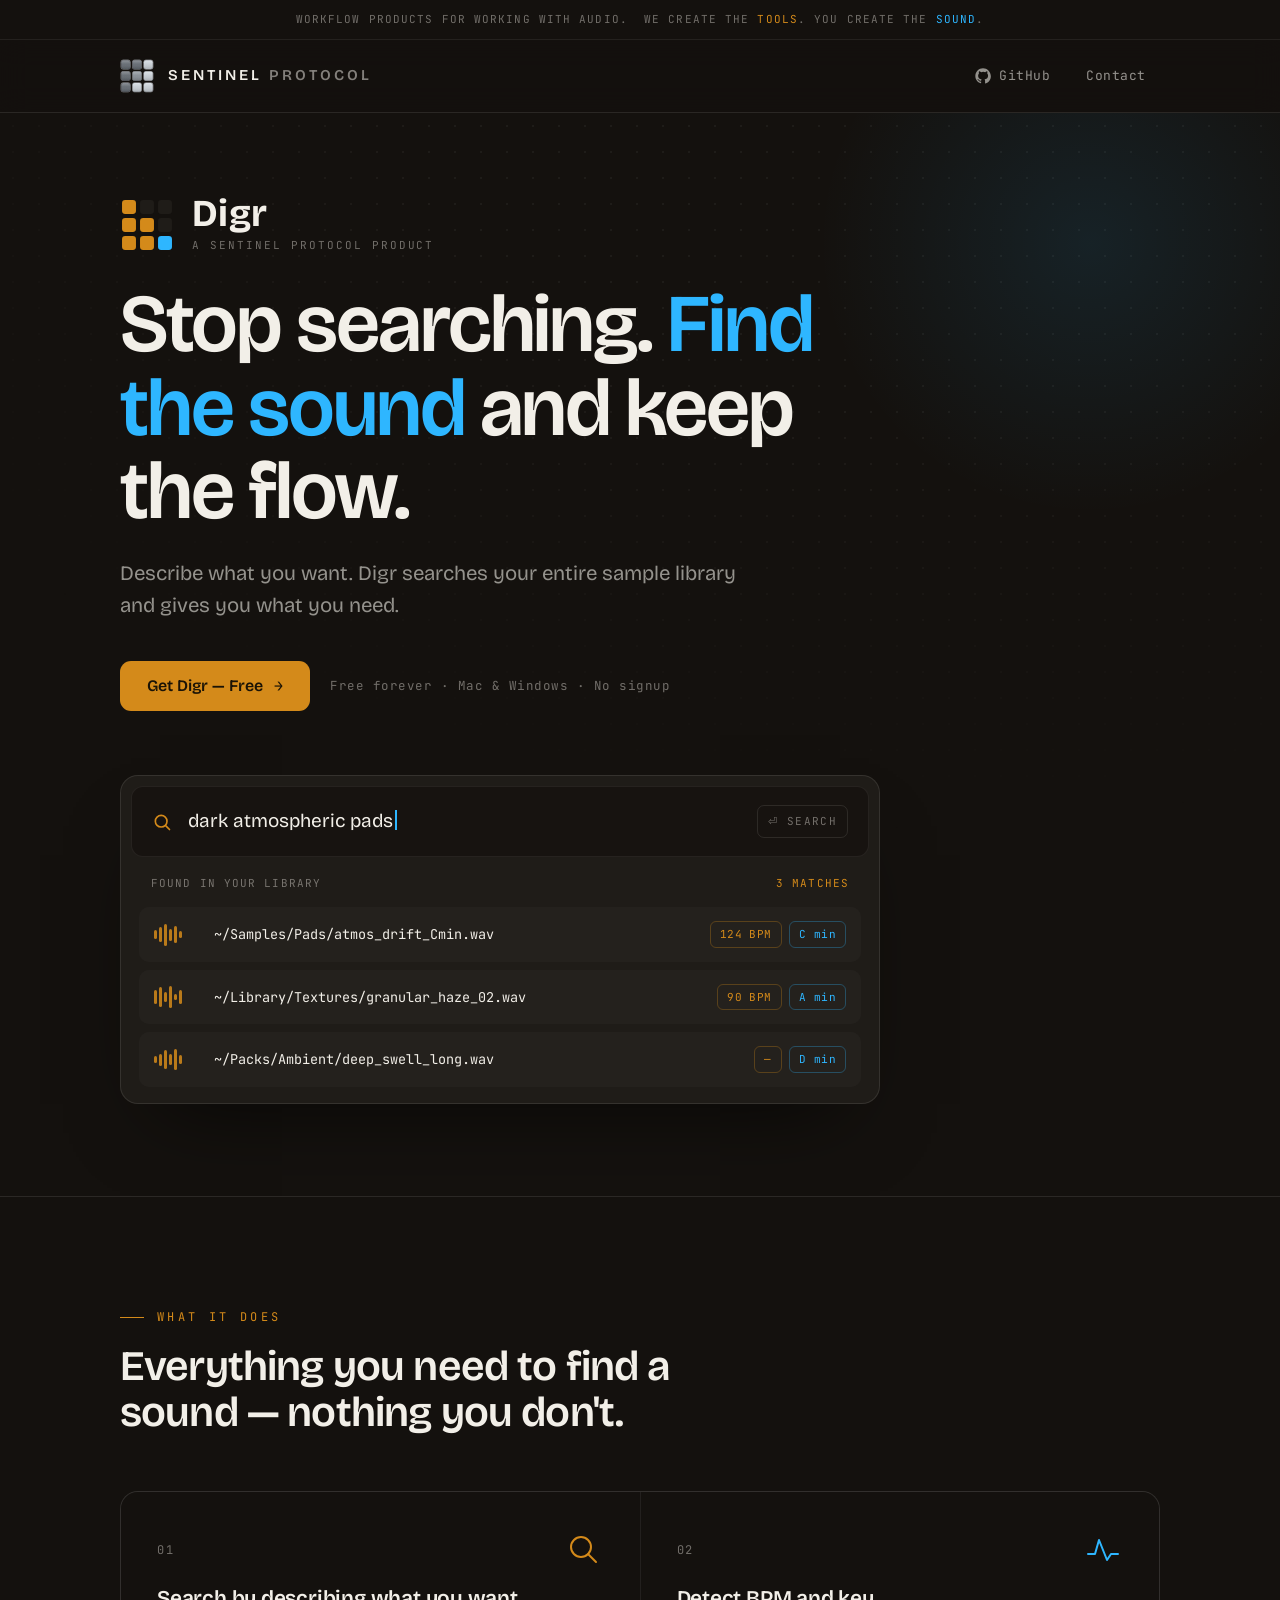
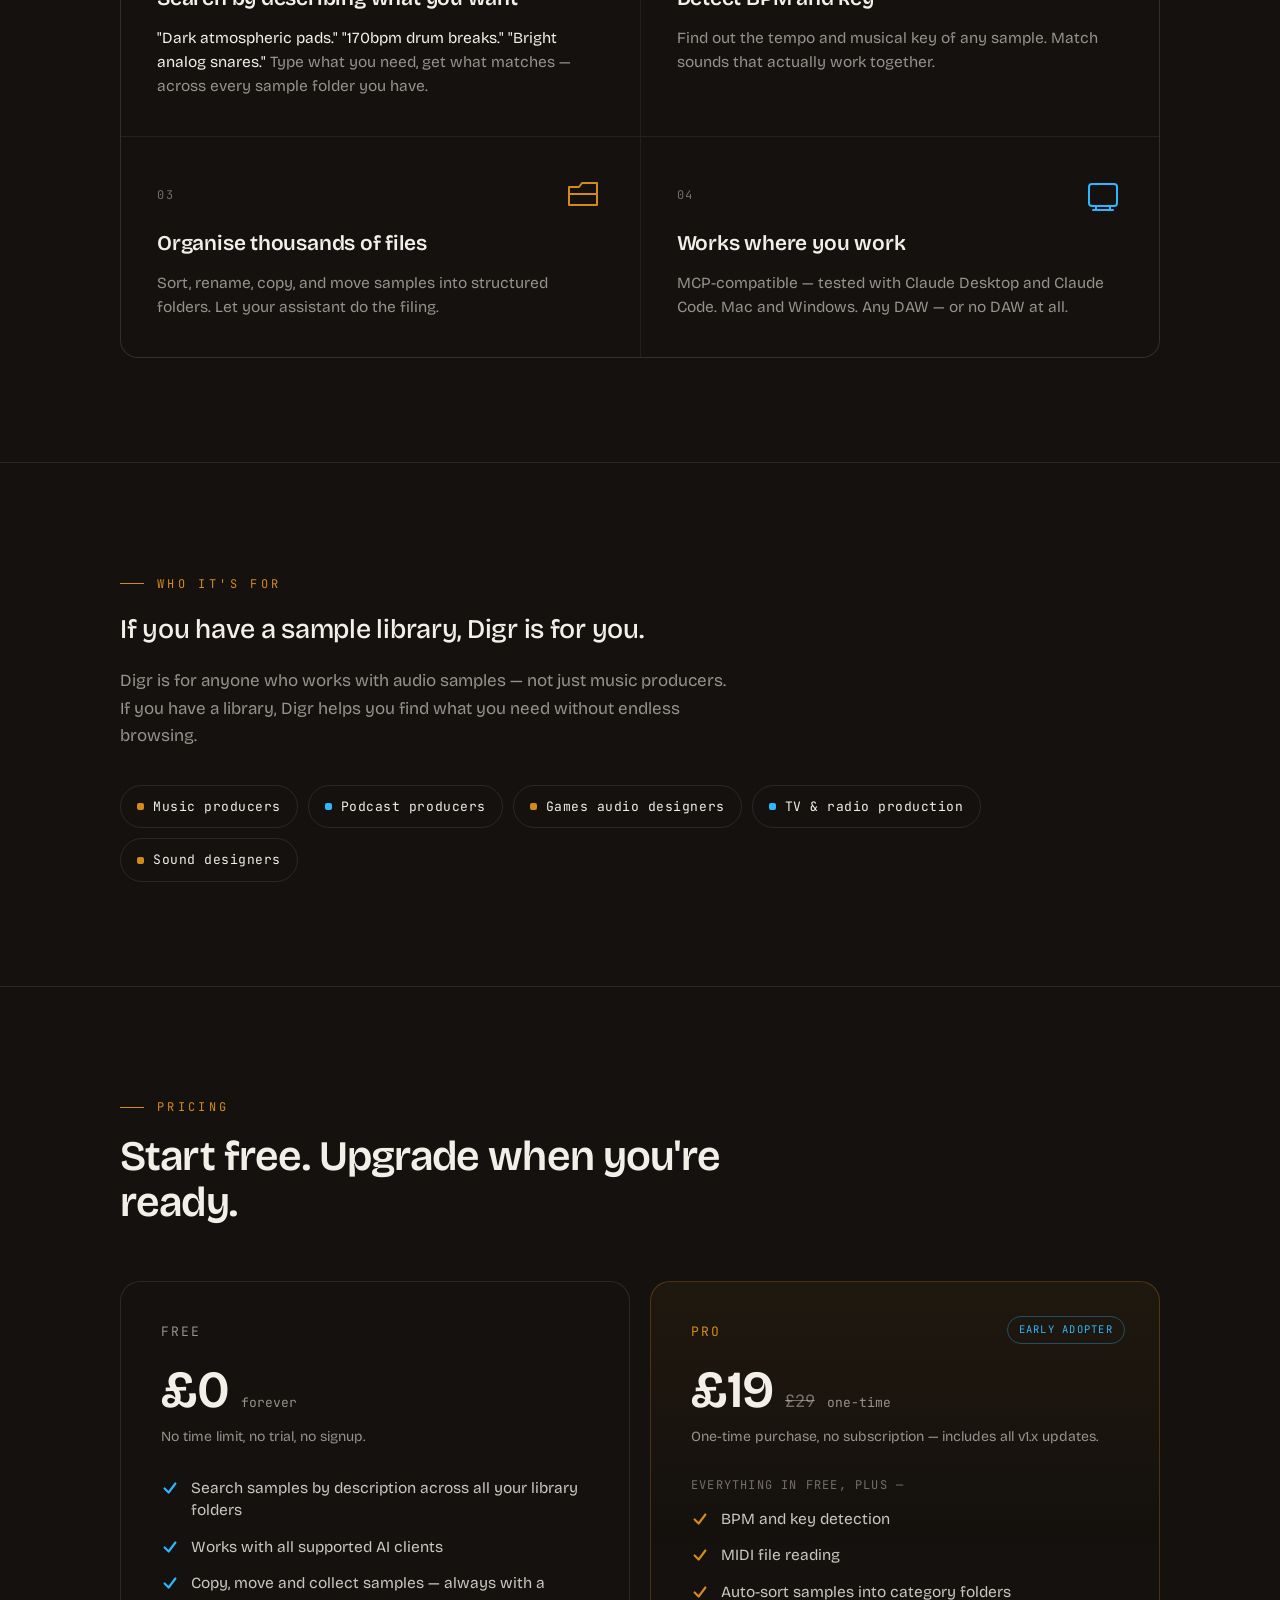
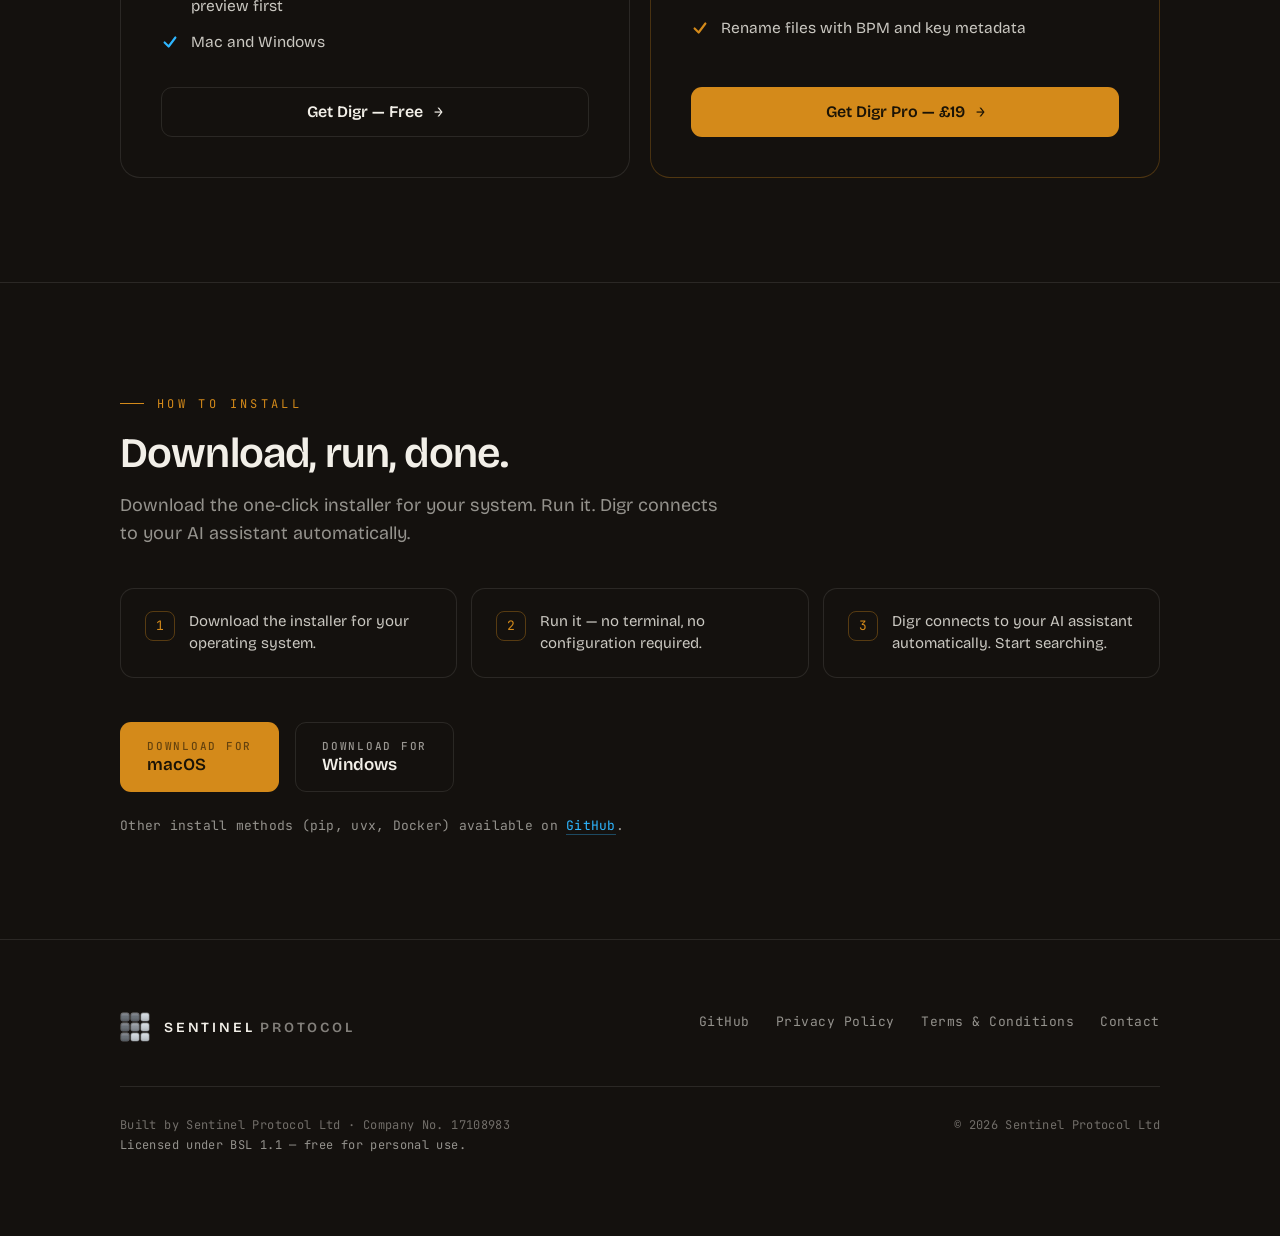
==== landing/index.html @ 0d4e922a "Landing page canonicalized into repo + privacy/T&C pages landing/ is now the single source of truth " ====
<!DOCTYPE html>
<html lang="en">
<head>
<meta charset="utf-8">
<title>Digr — Find the sound. Keep the flow. | Sentinel Protocol</title>
<meta name="viewport" content="width=device-width, initial-scale=1">
<meta name="description" content="Digr searches, organises and analyses your audio sample library. Describe what you want in plain English and get what you need — across every folder you have.">
<meta name="theme-color" content="#14110E">
<link rel="icon" type="image/svg+xml" href="data:image/svg+xml,%3Csvg xmlns='http://www.w3.org/2000/svg' viewBox='0 0 240 240'%3E%3Crect width='240' height='240' rx='40' fill='%2314110E'/%3E%3Crect x='25' y='25' width='56' height='56' rx='13' fill='%23D48A1A'/%3E%3Crect x='92' y='25' width='56' height='56' rx='13' fill='%231F1C18'/%3E%3Crect x='159' y='25' width='56' height='56' rx='13' fill='%231F1C18'/%3E%3Crect x='25' y='92' width='56' height='56' rx='13' fill='%23D48A1A'/%3E%3Crect x='92' y='92' width='56' height='56' rx='13' fill='%23D48A1A'/%3E%3Crect x='159' y='92' width='56' height='56' rx='13' fill='%231F1C18'/%3E%3Crect x='25' y='159' width='56' height='56' rx='13' fill='%23D48A1A'/%3E%3Crect x='92' y='159' width='56' height='56' rx='13' fill='%23D48A1A'/%3E%3Crect x='159' y='159' width='56' height='56' rx='13' fill='%232EB6FF'/%3E%3C/svg%3E">

<!-- Fonts: Bricolage Grotesque (display) + JetBrains Mono (technical) -->
<link rel="preconnect" href="https://fonts.googleapis.com">
<link rel="preconnect" href="https://fonts.gstatic.com" crossorigin>
<link href="https://fonts.googleapis.com/css2?family=Bricolage+Grotesque:opsz,wght@12..96,400;12..96,500;12..96,600;12..96,700&family=JetBrains+Mono:wght@400;500;600&display=swap" rel="stylesheet">

<style>
/* ============================================================
   SENTINEL PROTOCOL / Digr — landing page
   All styles embedded. Dark, brand-matched.
   ============================================================ */
:root{
  --amber:#D48A1A;
  --cyan:#2EB6FF;
  --ink:#14110E;
  --off:#1F1C18;
  --paper:#F2EFE8;

  --line:rgba(242,239,232,0.10);
  --line-soft:rgba(242,239,232,0.07);
  --muted:rgba(242,239,232,0.58);
  --muted-2:rgba(242,239,232,0.42);

  /* accent-lead tweak targets */
  --btn:var(--amber);
  --btn-ink:#1a1306;
  --hl:var(--cyan);

  --maxw:1120px;
  --gut:40px;
}
*{margin:0;padding:0;box-sizing:border-box;}
html{scroll-behavior:smooth;}
body{
  background:var(--ink);
  color:var(--paper);
  font-family:'Bricolage Grotesque',system-ui,sans-serif;
  -webkit-font-smoothing:antialiased;
  text-rendering:optimizeLegibility;
  line-height:1.5;
  overflow-x:hidden;
}
a{color:inherit;text-decoration:none;}
::selection{background:var(--cyan);color:var(--ink);}

.wrap{max-width:var(--maxw);margin:0 auto;padding:0 var(--gut);}
.mono{font-family:'JetBrains Mono',monospace;letter-spacing:0.02em;}
.eyebrow{
  font-family:'JetBrains Mono',monospace;font-size:12px;letter-spacing:0.28em;
  text-transform:uppercase;color:var(--amber);display:inline-flex;align-items:center;gap:13px;
}
.eyebrow::before{content:'';width:24px;height:1px;background:var(--amber);display:inline-block;}

/* ---------- buttons ---------- */
.btn{
  display:inline-flex;align-items:center;gap:11px;font-family:'Bricolage Grotesque',sans-serif;
  font-weight:600;font-size:16px;line-height:1;padding:16px 26px;border-radius:11px;
  border:1px solid transparent;cursor:pointer;transition:transform .15s ease,filter .15s ease,background .15s ease;
  white-space:nowrap;
}
.btn-primary{background:var(--btn);color:var(--btn-ink);}
.btn-primary:hover{filter:brightness(1.07);transform:translateY(-1px);}
.btn-ghost{background:transparent;color:var(--paper);border-color:var(--line);}
.btn-ghost:hover{border-color:rgba(242,239,232,0.3);background:rgba(242,239,232,0.03);transform:translateY(-1px);}
.btn-disabled{background:transparent;color:var(--muted-2);border:1px dashed rgba(242,239,232,0.18);cursor:not-allowed;}
.btn .ar{font-family:'JetBrains Mono',monospace;font-size:15px;}
.btn-os{display:inline-flex;flex-direction:column;align-items:flex-start;gap:4px;padding:18px 26px;}
.btn-os .os-k{font-family:'JetBrains Mono',monospace;font-size:11px;letter-spacing:0.16em;text-transform:uppercase;opacity:0.6;font-weight:500;}
.btn-os .os-v{font-size:17px;font-weight:600;}

/* ---------- pad mark ---------- */
.mark{display:block;}
.mark rect{shape-rendering:geometricPrecision;}

/* ============================================================
   HEADER
   ============================================================ */
.tagbar{border-bottom:1px solid var(--line-soft);background:rgba(20,17,14,0.6);}
.tagbar .wrap{display:flex;justify-content:center;padding-top:11px;padding-bottom:11px;}
.tagbar p{font-family:'JetBrains Mono',monospace;font-size:11px;letter-spacing:0.1em;text-transform:uppercase;color:var(--muted-2);text-align:center;white-space:nowrap;}
.tagbar .tb-tools{color:var(--amber);}
.tagbar .tb-sound{color:var(--cyan);}

header.site{position:sticky;top:0;z-index:40;background:rgba(20,17,14,0.82);backdrop-filter:blur(14px);-webkit-backdrop-filter:blur(14px);border-bottom:1px solid var(--line);}
header.site .wrap{display:flex;align-items:center;justify-content:space-between;height:72px;}
.brand-lock{display:flex;align-items:center;gap:14px;}
.brand-lock .mark{width:34px;height:34px;}
.brand-lock .wm{font-weight:600;text-transform:uppercase;letter-spacing:0.2em;font-size:15px;line-height:1;}
.brand-lock .wm .s2{opacity:0.5;}
nav.site-nav{display:flex;align-items:center;gap:8px;}
nav.site-nav a{font-family:'JetBrains Mono',monospace;font-size:13px;letter-spacing:0.04em;color:var(--muted);padding:9px 14px;border-radius:8px;transition:color .15s,background .15s;}
nav.site-nav a:hover{color:var(--paper);background:rgba(242,239,232,0.04);}
nav.site-nav a.gh{display:inline-flex;align-items:center;gap:8px;}
nav.site-nav a.gh svg{width:16px;height:16px;}

/* ============================================================
   HERO
   ============================================================ */
.hero{position:relative;overflow:hidden;border-bottom:1px solid var(--line);}
.hero .field{position:absolute;inset:0;background-image:radial-gradient(rgba(242,239,232,0.05) 1px,transparent 1px);background-size:26px 26px;pointer-events:none;-webkit-mask-image:radial-gradient(120% 90% at 70% 0%,#000 30%,transparent 75%);mask-image:radial-gradient(120% 90% at 70% 0%,#000 30%,transparent 75%);}
.hero .glow{position:absolute;top:-180px;right:-120px;width:620px;height:620px;border-radius:50%;background:radial-gradient(circle,rgba(46,182,255,0.10),transparent 62%);pointer-events:none;}
.hero .wrap{position:relative;padding:84px 40px 92px;}

.prod-lock{display:flex;align-items:center;gap:18px;margin-bottom:30px;}
.prod-lock .mark{width:54px;height:54px;}
.prod-lock .pl-text{display:flex;flex-direction:column;gap:6px;}
.prod-lock .digr{font-weight:700;font-size:38px;letter-spacing:0.01em;line-height:0.9;}
.prod-lock .by{font-family:'JetBrains Mono',monospace;font-size:11px;letter-spacing:0.18em;text-transform:uppercase;color:var(--muted-2);}

.hero h1{font-size:clamp(40px,6.4vw,82px);font-weight:600;line-height:1.02;letter-spacing:-0.025em;max-width:16ch;}
.hero h1 .hl{color:var(--hl);}
.hero .subline{font-size:clamp(17px,1.6vw,21px);color:var(--muted);max-width:50ch;margin-top:24px;line-height:1.55;}
.hero .cta-row{display:flex;align-items:center;gap:20px;margin-top:40px;flex-wrap:wrap;}
.hero .cta-note{font-family:'JetBrains Mono',monospace;font-size:12.5px;color:var(--muted-2);letter-spacing:0.04em;}

/* ---- search showpiece ---- */
.showpiece{margin-top:64px;max-width:760px;}
.search-card{background:var(--off);border:1px solid var(--line);border-radius:18px;padding:10px;box-shadow:0 40px 80px -40px rgba(0,0,0,0.7);}
.search-bar{display:flex;align-items:center;gap:16px;padding:18px 20px;background:rgba(20,17,14,0.7);border:1px solid var(--line-soft);border-radius:12px;}
.search-bar .ic{width:20px;height:20px;flex:none;color:var(--amber);}
.search-bar .q{font-size:19px;color:var(--paper);font-family:'Bricolage Grotesque',sans-serif;flex:1;min-width:0;overflow:hidden;white-space:nowrap;}
.search-bar .q .caret{display:inline-block;width:2px;height:1.05em;background:var(--cyan);margin-left:2px;vertical-align:-0.16em;animation:blink 1.05s steps(1) infinite;}
@keyframes blink{50%{opacity:0;}}
.search-bar .go{font-family:'JetBrains Mono',monospace;font-size:11px;letter-spacing:0.12em;text-transform:uppercase;color:var(--muted-2);border:1px solid var(--line);border-radius:7px;padding:7px 10px;flex:none;}

.results{display:grid;gap:8px;padding:12px 8px 6px;}
.res-head{display:flex;justify-content:space-between;align-items:center;padding:6px 12px 8px;font-family:'JetBrains Mono',monospace;font-size:11px;letter-spacing:0.1em;text-transform:uppercase;color:var(--muted-2);}
.res-head .count{color:var(--amber);}
.res{display:flex;align-items:center;gap:14px;padding:13px 14px;border-radius:10px;background:rgba(242,239,232,0.025);border:1px solid transparent;transition:background .15s,border-color .15s;}
.res:hover{background:rgba(242,239,232,0.05);border-color:var(--line-soft);}
.res .wave{display:flex;align-items:center;gap:2px;height:22px;width:46px;flex:none;}
.res .wave i{display:block;width:3px;border-radius:2px;background:var(--amber);opacity:0.85;}
.res .name{font-family:'JetBrains Mono',monospace;font-size:13.5px;color:var(--paper);flex:1;min-width:0;overflow:hidden;text-overflow:ellipsis;white-space:nowrap;}
.res .tags{display:flex;gap:7px;flex:none;}
.tag{font-family:'JetBrains Mono',monospace;font-size:11px;letter-spacing:0.04em;padding:4px 9px;border-radius:6px;border:1px solid var(--line);color:var(--muted);white-space:nowrap;}
.tag.bpm{color:var(--amber);border-color:rgba(212,138,26,0.3);}
.tag.key{color:var(--cyan);border-color:rgba(46,182,255,0.3);}

/* ============================================================
   SECTION SCAFFOLD
   ============================================================ */
section.block{padding:104px 0;border-bottom:1px solid var(--line);position:relative;}
.sec-head{max-width:62ch;}
.sec-head h2{font-size:clamp(28px,3.4vw,42px);font-weight:600;letter-spacing:-0.02em;margin-top:18px;line-height:1.08;}
.sec-head .lede{font-size:18px;color:var(--muted);margin-top:16px;line-height:1.55;max-width:54ch;}

/* ---- features ---- */
.feat-grid{display:grid;grid-template-columns:repeat(2,1fr);gap:1px;margin-top:56px;background:var(--line-soft);border:1px solid var(--line-soft);border-radius:18px;overflow:hidden;}
.feat{background:var(--ink);padding:38px 36px;display:flex;flex-direction:column;gap:16px;transition:background .2s;}
.feat:hover{background:var(--off);}
.feat .fnum{display:flex;align-items:center;justify-content:space-between;}
.feat .fnum .n{font-family:'JetBrains Mono',monospace;font-size:12px;letter-spacing:0.14em;color:var(--muted-2);}
.feat .glyph{width:40px;height:40px;}
.feat h3{font-size:21px;font-weight:600;letter-spacing:-0.01em;line-height:1.15;}
.feat p{font-size:15.5px;color:var(--muted);line-height:1.55;}
.feat p .ex{color:var(--paper);font-style:normal;}

/* ---- audience ---- */
.aud .lede{font-size:clamp(20px,2.2vw,27px);color:var(--paper);max-width:34ch;line-height:1.35;font-weight:500;letter-spacing:-0.01em;}
.aud .aud-body{font-size:17px;color:var(--muted);max-width:56ch;margin-top:20px;line-height:1.6;}
.chips{display:flex;flex-wrap:wrap;gap:10px;margin-top:36px;}
.chip{font-family:'JetBrains Mono',monospace;font-size:13px;letter-spacing:0.04em;padding:11px 16px;border:1px solid var(--line);border-radius:999px;color:var(--paper);display:inline-flex;align-items:center;gap:9px;}
.chip::before{content:'';width:7px;height:7px;border-radius:2px;background:var(--amber);}
.chip:nth-child(2)::before{background:var(--cyan);}
.chip:nth-child(3)::before{background:var(--amber);}
.chip:nth-child(4)::before{background:var(--cyan);}
.chip:nth-child(5)::before{background:var(--amber);}

/* ---- pricing ---- */
.price-grid{display:grid;grid-template-columns:1fr 1fr;gap:20px;margin-top:56px;}
.tier{border:1px solid var(--line);border-radius:20px;padding:40px;display:flex;flex-direction:column;background:var(--ink);}
.tier.pro{background:linear-gradient(180deg,rgba(212,138,26,0.06),transparent 55%);border-color:rgba(212,138,26,0.28);position:relative;}
.tier .t-name{font-family:'JetBrains Mono',monospace;font-size:13px;letter-spacing:0.16em;text-transform:uppercase;color:var(--muted);}
.tier.pro .t-name{color:var(--amber);}
.tier .t-badge{position:absolute;top:34px;right:34px;font-family:'JetBrains Mono',monospace;font-size:10.5px;letter-spacing:0.12em;text-transform:uppercase;color:var(--cyan);border:1px solid rgba(46,182,255,0.35);border-radius:999px;padding:5px 11px;}
.tier .price{display:flex;align-items:baseline;gap:12px;margin-top:22px;}
.tier .price .amt{font-size:52px;font-weight:600;letter-spacing:-0.02em;line-height:1;}
.tier .price .was{font-family:'JetBrains Mono',monospace;font-size:17px;color:var(--muted-2);text-decoration:line-through;}
.tier .price .per{font-family:'JetBrains Mono',monospace;font-size:13px;color:var(--muted);}
.tier .t-sub{font-size:14px;color:var(--muted);margin-top:10px;min-height:20px;}
.tier ul{list-style:none;margin:30px 0 0;display:flex;flex-direction:column;gap:14px;flex:1;}
.tier li{display:flex;gap:12px;align-items:flex-start;font-size:15.5px;color:rgba(242,239,232,0.82);line-height:1.45;}
.tier li .tick{flex:none;width:18px;height:18px;margin-top:2px;color:var(--cyan);}
.tier.pro li .tick{color:var(--amber);}
.tier li.head{font-family:'JetBrains Mono',monospace;font-size:12px;letter-spacing:0.1em;text-transform:uppercase;color:var(--muted-2);gap:0;}
.tier .t-act{margin-top:34px;}
.tier .t-act .btn{width:100%;justify-content:center;}

/* ---- install ---- */
.install .lede{max-width:50ch;}
.install-row{display:flex;align-items:center;gap:16px;margin-top:44px;flex-wrap:wrap;}
.install .other{font-family:'JetBrains Mono',monospace;font-size:13px;color:var(--muted);margin-top:24px;letter-spacing:0.02em;}
.install .other a{color:var(--cyan);border-bottom:1px solid rgba(46,182,255,0.35);}
.steps{display:flex;gap:14px;margin-top:40px;flex-wrap:wrap;}
.step{flex:1;min-width:200px;display:flex;gap:14px;align-items:flex-start;padding:22px 24px;border:1px solid var(--line);border-radius:14px;background:var(--ink);}
.step .sn{font-family:'JetBrains Mono',monospace;font-size:13px;color:var(--amber);flex:none;border:1px solid rgba(212,138,26,0.35);border-radius:8px;width:30px;height:30px;display:flex;align-items:center;justify-content:center;}
.step p{font-size:15px;color:rgba(242,239,232,0.82);line-height:1.45;}

/* ============================================================
   FOOTER
   ============================================================ */
footer.site{padding:72px 0 80px;}
footer.site .f-top{display:flex;justify-content:space-between;gap:40px;flex-wrap:wrap;align-items:flex-start;}
footer.site .f-brand{display:flex;align-items:center;gap:14px;}
footer.site .f-brand .mark{width:30px;height:30px;}
footer.site .f-brand .wm{font-weight:600;text-transform:uppercase;letter-spacing:0.2em;font-size:14px;}
footer.site .f-brand .wm .s2{opacity:0.5;}
footer.site .f-links{display:flex;gap:26px;}
footer.site .f-links a{font-family:'JetBrains Mono',monospace;font-size:13px;color:var(--muted);letter-spacing:0.04em;transition:color .15s;}
footer.site .f-links a:hover{color:var(--paper);}
footer.site .f-meta{margin-top:44px;padding-top:28px;border-top:1px solid var(--line);display:flex;justify-content:space-between;gap:24px;flex-wrap:wrap;}
footer.site .f-meta p{font-family:'JetBrains Mono',monospace;font-size:12px;color:var(--muted-2);letter-spacing:0.03em;line-height:1.7;}
footer.site .f-meta .lic{color:var(--muted);}

/* ============================================================
   RESPONSIVE
   ============================================================ */
@media (max-width:820px){
  :root{--gut:22px;}
  .tagbar p{font-size:9.5px;letter-spacing:0.04em;white-space:normal;line-height:1.5;}
  header.site .wrap{height:64px;}
  nav.site-nav a:not(.gh){display:none;}
  .hero .wrap{padding:54px 22px 64px;}
  .feat-grid{grid-template-columns:1fr;}
  .price-grid{grid-template-columns:1fr;}
  .hero h1{font-size:clamp(34px,9vw,52px);}
  section.block{padding:72px 0;}
  .res .name{font-size:12px;}
  .res .wave{display:none;}
}
@media (max-width:520px){
  .search-bar .q{font-size:16px;}
  .search-bar .go{display:none;}
  .prod-lock .digr{font-size:28px;}
  .tier .t-badge{position:static;display:inline-block;margin-top:14px;}
}

/* reduced motion */
@media (prefers-reduced-motion:reduce){
  *{animation:none !important;scroll-behavior:auto !important;}
}
</style>
</head>
<body>

<!-- ============ TAGLINE BAR ============ -->
<div class="tagbar">
  <div class="wrap">
    <p>Workflow products for working with audio.&nbsp;&nbsp;We create the <span class="tb-tools">tools</span>.&nbsp;You create the <span class="tb-sound">sound</span>.</p>
  </div>
</div>

<!-- ============ HEADER ============ -->
<header class="site">
  <div class="wrap">
    <a class="brand-lock" href="#top" aria-label="Sentinel Protocol home">
      <svg class="mark" viewBox="0 0 240 240" aria-hidden="true">
        <defs><filter id="dl0sh" x="-30%" y="-30%" width="160%" height="160%"><feDropShadow dx="0" dy="3" stdDeviation="3" flood-color="#000" flood-opacity="0.5"/></filter><linearGradient id="dl0gl" x1="0" y1="0" x2="0" y2="1"><stop offset="0" stop-color="#fff" stop-opacity="0.16"/><stop offset="0.42" stop-color="#fff" stop-opacity="0"/><stop offset="1" stop-color="#000" stop-opacity="0.10"/></linearGradient><filter id="dl0seep" x="-60%" y="-60%" width="220%" height="220%"><feGaussianBlur stdDeviation="2.5"/></filter><linearGradient id="dl0p0" x1="0" y1="0" x2="0" y2="1"><stop offset="0" stop-color="#777d84"/><stop offset="0.55" stop-color="#676d74"/><stop offset="1" stop-color="#5b6168"/></linearGradient><linearGradient id="dl0p1" x1="0" y1="0" x2="0" y2="1"><stop offset="0" stop-color="#777d84"/><stop offset="0.55" stop-color="#676d74"/><stop offset="1" stop-color="#5b6168"/></linearGradient><linearGradient id="dl0p2" x1="0" y1="0" x2="0" y2="1"><stop offset="0" stop-color="#d6dce2"/><stop offset="0.55" stop-color="#c6ccd2"/><stop offset="1" stop-color="#bac0c6"/></linearGradient><linearGradient id="dl0p3" x1="0" y1="0" x2="0" y2="1"><stop offset="0" stop-color="#777d84"/><stop offset="0.55" stop-color="#676d74"/><stop offset="1" stop-color="#5b6168"/></linearGradient><linearGradient id="dl0p4" x1="0" y1="0" x2="0" y2="1"><stop offset="0" stop-color="#9aa0a7"/><stop offset="0.55" stop-color="#8a9097"/><stop offset="1" stop-color="#7e848b"/></linearGradient><linearGradient id="dl0p5" x1="0" y1="0" x2="0" y2="1"><stop offset="0" stop-color="#d6dce2"/><stop offset="0.55" stop-color="#c6ccd2"/><stop offset="1" stop-color="#bac0c6"/></linearGradient><linearGradient id="dl0p6" x1="0" y1="0" x2="0" y2="1"><stop offset="0" stop-color="#777d84"/><stop offset="0.55" stop-color="#676d74"/><stop offset="1" stop-color="#5b6168"/></linearGradient><linearGradient id="dl0p7" x1="0" y1="0" x2="0" y2="1"><stop offset="0" stop-color="#d6dce2"/><stop offset="0.55" stop-color="#c6ccd2"/><stop offset="1" stop-color="#bac0c6"/></linearGradient><linearGradient id="dl0p8" x1="0" y1="0" x2="0" y2="1"><stop offset="0" stop-color="#d6dce2"/><stop offset="0.55" stop-color="#c6ccd2"/><stop offset="1" stop-color="#bac0c6"/></linearGradient></defs><rect x="7" y="7" width="66" height="66" rx="16" fill="none" stroke="#e8edf2" stroke-opacity="0.85" stroke-width="3.5" filter="url(#dl0seep)"/><g filter="url(#dl0sh)"><rect x="9" y="9" width="62" height="62" rx="14" fill="url(#dl0p0)"/><rect x="9" y="9" width="62" height="62" rx="14" fill="url(#dl0gl)"/><rect x="10.2" y="10.2" width="59.6" height="59.6" rx="13" fill="none" stroke="#7d838a" stroke-opacity="0.5"/></g><rect x="87" y="7" width="66" height="66" rx="16" fill="none" stroke="#e8edf2" stroke-opacity="0.85" stroke-width="3.5" filter="url(#dl0seep)"/><g filter="url(#dl0sh)"><rect x="89" y="9" width="62" height="62" rx="14" fill="url(#dl0p1)"/><rect x="89" y="9" width="62" height="62" rx="14" fill="url(#dl0gl)"/><rect x="90.2" y="10.2" width="59.6" height="59.6" rx="13" fill="none" stroke="#7d838a" stroke-opacity="0.5"/></g><rect x="167" y="7" width="66" height="66" rx="16" fill="none" stroke="#e8edf2" stroke-opacity="0.85" stroke-width="3.5" filter="url(#dl0seep)"/><g filter="url(#dl0sh)"><rect x="169" y="9" width="62" height="62" rx="14" fill="url(#dl0p2)"/><rect x="169" y="9" width="62" height="62" rx="14" fill="url(#dl0gl)"/><rect x="170.2" y="10.2" width="59.6" height="59.6" rx="13" fill="none" stroke="#dce2e8" stroke-opacity="0.5"/></g><rect x="7" y="87" width="66" height="66" rx="16" fill="none" stroke="#e8edf2" stroke-opacity="0.85" stroke-width="3.5" filter="url(#dl0seep)"/><g filter="url(#dl0sh)"><rect x="9" y="89" width="62" height="62" rx="14" fill="url(#dl0p3)"/><rect x="9" y="89" width="62" height="62" rx="14" fill="url(#dl0gl)"/><rect x="10.2" y="90.2" width="59.6" height="59.6" rx="13" fill="none" stroke="#7d838a" stroke-opacity="0.5"/></g><rect x="87" y="87" width="66" height="66" rx="16" fill="none" stroke="#e8edf2" stroke-opacity="0.85" stroke-width="3.5" filter="url(#dl0seep)"/><g filter="url(#dl0sh)"><rect x="89" y="89" width="62" height="62" rx="14" fill="url(#dl0p4)"/><rect x="89" y="89" width="62" height="62" rx="14" fill="url(#dl0gl)"/><rect x="90.2" y="90.2" width="59.6" height="59.6" rx="13" fill="none" stroke="#a0a6ad" stroke-opacity="0.5"/></g><rect x="167" y="87" width="66" height="66" rx="16" fill="none" stroke="#e8edf2" stroke-opacity="0.85" stroke-width="3.5" filter="url(#dl0seep)"/><g filter="url(#dl0sh)"><rect x="169" y="89" width="62" height="62" rx="14" fill="url(#dl0p5)"/><rect x="169" y="89" width="62" height="62" rx="14" fill="url(#dl0gl)"/><rect x="170.2" y="90.2" width="59.6" height="59.6" rx="13" fill="none" stroke="#dce2e8" stroke-opacity="0.5"/></g><rect x="7" y="167" width="66" height="66" rx="16" fill="none" stroke="#e8edf2" stroke-opacity="0.85" stroke-width="3.5" filter="url(#dl0seep)"/><g filter="url(#dl0sh)"><rect x="9" y="169" width="62" height="62" rx="14" fill="url(#dl0p6)"/><rect x="9" y="169" width="62" height="62" rx="14" fill="url(#dl0gl)"/><rect x="10.2" y="170.2" width="59.6" height="59.6" rx="13" fill="none" stroke="#7d838a" stroke-opacity="0.5"/></g><rect x="87" y="167" width="66" height="66" rx="16" fill="none" stroke="#e8edf2" stroke-opacity="0.85" stroke-width="3.5" filter="url(#dl0seep)"/><g filter="url(#dl0sh)"><rect x="89" y="169" width="62" height="62" rx="14" fill="url(#dl0p7)"/><rect x="89" y="169" width="62" height="62" rx="14" fill="url(#dl0gl)"/><rect x="90.2" y="170.2" width="59.6" height="59.6" rx="13" fill="none" stroke="#dce2e8" stroke-opacity="0.5"/></g><rect x="167" y="167" width="66" height="66" rx="16" fill="none" stroke="#e8edf2" stroke-opacity="0.85" stroke-width="3.5" filter="url(#dl0seep)"/><g filter="url(#dl0sh)"><rect x="169" y="169" width="62" height="62" rx="14" fill="url(#dl0p8)"/><rect x="169" y="169" width="62" height="62" rx="14" fill="url(#dl0gl)"/><rect x="170.2" y="170.2" width="59.6" height="59.6" rx="13" fill="none" stroke="#dce2e8" stroke-opacity="0.5"/></g>
      </svg>
      <span class="wm"><span class="s1">Sentinel</span> <span class="s2">Protocol</span></span>
    </a>
    <nav class="site-nav">
      <a class="gh" href="https://github.com/sentinel-protocol-lab/digr" target="_blank" rel="noopener">
        <svg viewBox="0 0 24 24" fill="currentColor" aria-hidden="true"><path d="M12 .5C5.7.5.5 5.7.5 12c0 5.1 3.3 9.4 7.9 10.9.6.1.8-.2.8-.6v-2c-3.2.7-3.9-1.4-3.9-1.4-.5-1.3-1.3-1.7-1.3-1.7-1.1-.7.1-.7.1-.7 1.2.1 1.8 1.2 1.8 1.2 1 1.8 2.7 1.3 3.4 1 .1-.8.4-1.3.7-1.6-2.6-.3-5.3-1.3-5.3-5.8 0-1.3.5-2.3 1.2-3.2 0-.3-.5-1.5.1-3.1 0 0 1-.3 3.3 1.2a11.5 11.5 0 0 1 6 0C17.3 4.7 18.3 5 18.3 5c.6 1.6.1 2.8.1 3.1.8.9 1.2 1.9 1.2 3.2 0 4.5-2.7 5.5-5.3 5.8.4.4.8 1.1.8 2.2v3.3c0 .4.2.7.8.6 4.6-1.5 7.9-5.8 7.9-10.9C23.5 5.7 18.3.5 12 .5z"></path></svg>
        GitHub
      </a>
      <a href="mailto:hello@sentinelprotocol.co.uk">Contact</a>
    </nav>
  </div>
</header>

<!-- ============ HERO ============ -->
<main id="top">
<section class="hero">
  <div class="field"></div>
  <div class="glow"></div>
  <div class="wrap">

    <div class="prod-lock">
      <svg class="mark digr-mark" viewBox="0 0 240 240" aria-label="Digr">
        <rect class="cell" data-cell="0" x="9"   y="9"   width="62" height="62" rx="14" fill="#D48A1A"></rect>
        <rect class="cell" data-cell="1" x="89"  y="9"   width="62" height="62" rx="14" fill="#1F1C18"></rect>
        <rect class="cell" data-cell="2" x="169" y="9"   width="62" height="62" rx="14" fill="#1F1C18"></rect>
        <rect class="cell" data-cell="3" x="9"   y="89"  width="62" height="62" rx="14" fill="#D48A1A"></rect>
        <rect class="cell" data-cell="4" x="89"  y="89"  width="62" height="62" rx="14" fill="#D48A1A"></rect>
        <rect class="cell" data-cell="5" x="169" y="89"  width="62" height="62" rx="14" fill="#1F1C18"></rect>
        <rect class="cell" data-cell="6" x="9"   y="169" width="62" height="62" rx="14" fill="#D48A1A"></rect>
        <rect class="cell" data-cell="7" x="89"  y="169" width="62" height="62" rx="14" fill="#D48A1A"></rect>
        <rect class="cell" data-cell="8" x="169" y="169" width="62" height="62" rx="14" fill="#2EB6FF"></rect>
      </svg>
      <div class="pl-text">
        <div class="digr">Digr</div>
        <div class="by">A Sentinel Protocol product</div>
      </div>
    </div>

    <h1>Stop searching. <span class="hl">Find the sound</span> and keep the flow.</h1>
    <p class="subline">Describe what you want. Digr searches your entire sample library and gives you what you need.</p>

    <div class="cta-row">
      <a class="btn btn-primary" href="https://github.com/sentinel-protocol-lab/digr/releases" target="_blank" rel="noopener">Get Digr — Free <span class="ar">→</span></a>
      <span class="cta-note">Free forever · Mac &amp; Windows · No signup</span>
    </div>

    <!-- search showpiece -->
    <div class="showpiece">
      <div class="search-card">
        <div class="search-bar">
          <svg class="ic" viewBox="0 0 24 24" fill="none" stroke="currentColor" stroke-width="2" stroke-linecap="round" stroke-linejoin="round" aria-hidden="true"><circle cx="11" cy="11" r="7"></circle><line x1="21" y1="21" x2="16.65" y2="16.65"></line></svg>
          <div class="q"><span id="typed">dark atmospheric pads</span><span class="caret"></span></div>
          <span class="go">⏎ Search</span>
        </div>
        <div class="results">
          <div class="res-head"><span>Found in your library</span><span class="count">3 matches</span></div>
          <div class="res">
            <div class="wave"><i style="height:40%"></i><i style="height:70%"></i><i style="height:100%"></i><i style="height:55%"></i><i style="height:80%"></i><i style="height:35%"></i></div>
            <div class="name">~/Samples/Pads/atmos_drift_Cmin.wav</div>
            <div class="tags"><span class="tag bpm">124 BPM</span><span class="tag key">C min</span></div>
          </div>
          <div class="res">
            <div class="wave"><i style="height:60%"></i><i style="height:90%"></i><i style="height:45%"></i><i style="height:100%"></i><i style="height:30%"></i><i style="height:65%"></i></div>
            <div class="name">~/Library/Textures/granular_haze_02.wav</div>
            <div class="tags"><span class="tag bpm">90 BPM</span><span class="tag key">A min</span></div>
          </div>
          <div class="res">
            <div class="wave"><i style="height:35%"></i><i style="height:55%"></i><i style="height:85%"></i><i style="height:50%"></i><i style="height:95%"></i><i style="height:40%"></i></div>
            <div class="name">~/Packs/Ambient/deep_swell_long.wav</div>
            <div class="tags"><span class="tag bpm">—</span><span class="tag key">D min</span></div>
          </div>
        </div>
      </div>
    </div>

  </div>
</section>

<!-- ============ WHAT IT DOES ============ -->
<section class="block" id="features">
  <div class="wrap">
    <div class="sec-head">
      <span class="eyebrow">What it does</span>
      <h2>Everything you need to find a sound — nothing you don't.</h2>
    </div>
    <div class="feat-grid">

      <div class="feat">
        <div class="fnum"><span class="n">01</span>
          <svg class="glyph" viewBox="0 0 40 40" fill="none" stroke="var(--amber)" stroke-width="2" stroke-linecap="round" stroke-linejoin="round" aria-hidden="true"><circle cx="17" cy="17" r="10"></circle><line x1="32" y1="32" x2="24" y2="24"></line></svg>
        </div>
        <h3>Search by describing what you want</h3>
        <p><em class="ex">"Dark atmospheric pads." "170bpm drum breaks." "Bright analog snares."</em> Type what you need, get what matches — across every sample folder you have.</p>
      </div>

      <div class="feat">
        <div class="fnum"><span class="n">02</span>
          <svg class="glyph" viewBox="0 0 40 40" fill="none" stroke="var(--cyan)" stroke-width="2" stroke-linecap="round" stroke-linejoin="round" aria-hidden="true"><path d="M5 24 L12 24 L16 10 L24 30 L28 24 L35 24"></path></svg>
        </div>
        <h3>Detect BPM and key</h3>
        <p>Find out the tempo and musical key of any sample. Match sounds that actually work together.</p>
      </div>

      <div class="feat">
        <div class="fnum"><span class="n">03</span>
          <svg class="glyph" viewBox="0 0 40 40" fill="none" stroke="var(--amber)" stroke-width="2" stroke-linecap="round" stroke-linejoin="round" aria-hidden="true"><path d="M5 12 L15 12 L18 8 L33 8 L33 30 L5 30 Z"></path><line x1="5" y1="19" x2="33" y2="19"></line></svg>
        </div>
        <h3>Organise thousands of files</h3>
        <p>Sort, rename, copy, and move samples into structured folders. Let your assistant do the filing.</p>
      </div>

      <div class="feat">
        <div class="fnum"><span class="n">04</span>
          <svg class="glyph" viewBox="0 0 40 40" fill="none" stroke="var(--cyan)" stroke-width="2" stroke-linecap="round" stroke-linejoin="round" aria-hidden="true"><rect x="6" y="9" width="28" height="22" rx="3"></rect><line x1="13" y1="31" x2="13" y2="35"></line><line x1="27" y1="31" x2="27" y2="35"></line><line x1="10" y1="35" x2="30" y2="35"></line></svg>
        </div>
        <h3>Works where you work</h3>
        <p>MCP-compatible — tested with Claude Desktop and Claude Code. Mac and Windows. Any DAW — or no DAW at all.</p>
      </div>

    </div>
  </div>
</section>

<!-- ============ WHO IT'S FOR ============ -->
<section class="block aud" id="who">
  <div class="wrap">
    <span class="eyebrow">Who it's for</span>
    <p class="lede" style="margin-top:18px;">If you have a sample library, Digr is for you.</p>
    <p class="aud-body">Digr is for anyone who works with audio samples — not just music producers. If you have a library, Digr helps you find what you need without endless browsing.</p>
    <div class="chips">
      <span class="chip">Music producers</span>
      <span class="chip">Podcast producers</span>
      <span class="chip">Games audio designers</span>
      <span class="chip">TV &amp; radio production</span>
      <span class="chip">Sound designers</span>
    </div>
  </div>
</section>

<!-- ============ PRICING ============ -->
<section class="block" id="pricing">
  <div class="wrap">
    <div class="sec-head">
      <span class="eyebrow">Pricing</span>
      <h2>Start free. Upgrade when you're ready.</h2>
    </div>
    <div class="price-grid">

      <div class="tier">
        <div class="t-name">Free</div>
        <div class="price"><span class="amt">£0</span><span class="per">forever</span></div>
        <div class="t-sub">No time limit, no trial, no signup.</div>
        <ul>
          <li><svg class="tick" viewBox="0 0 20 20" fill="none" stroke="currentColor" stroke-width="2.4" stroke-linecap="round" stroke-linejoin="round"><path d="M4 10.5 L8.5 15 L16 5"></path></svg>Search samples by description across all your library folders</li>
          <li><svg class="tick" viewBox="0 0 20 20" fill="none" stroke="currentColor" stroke-width="2.4" stroke-linecap="round" stroke-linejoin="round"><path d="M4 10.5 L8.5 15 L16 5"></path></svg>Works with all supported AI clients</li>
          <li><svg class="tick" viewBox="0 0 20 20" fill="none" stroke="currentColor" stroke-width="2.4" stroke-linecap="round" stroke-linejoin="round"><path d="M4 10.5 L8.5 15 L16 5"></path></svg>Copy, move and collect samples — always with a preview first</li>
          <li><svg class="tick" viewBox="0 0 20 20" fill="none" stroke="currentColor" stroke-width="2.4" stroke-linecap="round" stroke-linejoin="round"><path d="M4 10.5 L8.5 15 L16 5"></path></svg>Mac and Windows</li>
        </ul>
        <div class="t-act">
          <a class="btn btn-ghost" href="https://github.com/sentinel-protocol-lab/digr/releases" target="_blank" rel="noopener">Get Digr — Free <span class="ar">→</span></a>
        </div>
      </div>

      <div class="tier pro">
        <div class="t-name">Pro</div>
        <div class="t-badge">Early adopter</div>
        <div class="price"><span class="amt">£19</span><span class="was">£29</span><span class="per">one-time</span></div>
        <div class="t-sub">One-time purchase, no subscription — includes all v1.x updates.</div>
        <ul>
          <li class="head">Everything in Free, plus —</li>
          <li><svg class="tick" viewBox="0 0 20 20" fill="none" stroke="currentColor" stroke-width="2.4" stroke-linecap="round" stroke-linejoin="round"><path d="M4 10.5 L8.5 15 L16 5"></path></svg>BPM and key detection</li>
          <li><svg class="tick" viewBox="0 0 20 20" fill="none" stroke="currentColor" stroke-width="2.4" stroke-linecap="round" stroke-linejoin="round"><path d="M4 10.5 L8.5 15 L16 5"></path></svg>MIDI file reading</li>
          <li><svg class="tick" viewBox="0 0 20 20" fill="none" stroke="currentColor" stroke-width="2.4" stroke-linecap="round" stroke-linejoin="round"><path d="M4 10.5 L8.5 15 L16 5"></path></svg>Auto-sort samples into category folders</li>
          <li><svg class="tick" viewBox="0 0 20 20" fill="none" stroke="currentColor" stroke-width="2.4" stroke-linecap="round" stroke-linejoin="round"><path d="M4 10.5 L8.5 15 L16 5"></path></svg>Rename files with BPM and key metadata</li>
        </ul>
        <div class="t-act">
          <a class="btn btn-primary" href="https://sentinelprotocol.co.uk/digr">Get Digr Pro — £19 <span class="ar">→</span></a>
        </div>
      </div>

    </div>
  </div>
</section>

<!-- ============ INSTALL ============ -->
<section class="block install" id="install">
  <div class="wrap">
    <div class="sec-head">
      <span class="eyebrow">How to install</span>
      <h2>Download, run, done.</h2>
      <p class="lede">Download the one-click installer for your system. Run it. Digr connects to your AI assistant automatically.</p>
    </div>

    <div class="steps">
      <div class="step"><span class="sn">1</span><p>Download the installer for your operating system.</p></div>
      <div class="step"><span class="sn">2</span><p>Run it — no terminal, no configuration required.</p></div>
      <div class="step"><span class="sn">3</span><p>Digr connects to your AI assistant automatically. Start searching.</p></div>
    </div>

    <div class="install-row">
      <a class="btn btn-primary btn-os" href="https://github.com/sentinel-protocol-lab/digr/releases" target="_blank" rel="noopener">
        <span class="os-k">Download for</span><span class="os-v">macOS</span>
      </a>
      <a class="btn btn-ghost btn-os" href="https://github.com/sentinel-protocol-lab/digr/releases" target="_blank" rel="noopener">
        <span class="os-k">Download for</span><span class="os-v">Windows</span>
      </a>
    </div>
    <p class="other">Other install methods (pip, uvx, Docker) available on <a href="https://github.com/sentinel-protocol-lab/digr" target="_blank" rel="noopener">GitHub</a>.</p>
  </div>
</section>
</main>

<!-- ============ FOOTER ============ -->
<footer class="site">
  <div class="wrap">
    <div class="f-top">
      <a class="f-brand" href="#top" aria-label="Sentinel Protocol">
        <svg class="mark" viewBox="0 0 240 240" aria-hidden="true">
          <defs><filter id="dl1sh" x="-30%" y="-30%" width="160%" height="160%"><feDropShadow dx="0" dy="3" stdDeviation="3" flood-color="#000" flood-opacity="0.5"/></filter><linearGradient id="dl1gl" x1="0" y1="0" x2="0" y2="1"><stop offset="0" stop-color="#fff" stop-opacity="0.16"/><stop offset="0.42" stop-color="#fff" stop-opacity="0"/><stop offset="1" stop-color="#000" stop-opacity="0.10"/></linearGradient><filter id="dl1seep" x="-60%" y="-60%" width="220%" height="220%"><feGaussianBlur stdDeviation="2.5"/></filter><linearGradient id="dl1p0" x1="0" y1="0" x2="0" y2="1"><stop offset="0" stop-color="#777d84"/><stop offset="0.55" stop-color="#676d74"/><stop offset="1" stop-color="#5b6168"/></linearGradient><linearGradient id="dl1p1" x1="0" y1="0" x2="0" y2="1"><stop offset="0" stop-color="#777d84"/><stop offset="0.55" stop-color="#676d74"/><stop offset="1" stop-color="#5b6168"/></linearGradient><linearGradient id="dl1p2" x1="0" y1="0" x2="0" y2="1"><stop offset="0" stop-color="#d6dce2"/><stop offset="0.55" stop-color="#c6ccd2"/><stop offset="1" stop-color="#bac0c6"/></linearGradient><linearGradient id="dl1p3" x1="0" y1="0" x2="0" y2="1"><stop offset="0" stop-color="#777d84"/><stop offset="0.55" stop-color="#676d74"/><stop offset="1" stop-color="#5b6168"/></linearGradient><linearGradient id="dl1p4" x1="0" y1="0" x2="0" y2="1"><stop offset="0" stop-color="#9aa0a7"/><stop offset="0.55" stop-color="#8a9097"/><stop offset="1" stop-color="#7e848b"/></linearGradient><linearGradient id="dl1p5" x1="0" y1="0" x2="0" y2="1"><stop offset="0" stop-color="#d6dce2"/><stop offset="0.55" stop-color="#c6ccd2"/><stop offset="1" stop-color="#bac0c6"/></linearGradient><linearGradient id="dl1p6" x1="0" y1="0" x2="0" y2="1"><stop offset="0" stop-color="#777d84"/><stop offset="0.55" stop-color="#676d74"/><stop offset="1" stop-color="#5b6168"/></linearGradient><linearGradient id="dl1p7" x1="0" y1="0" x2="0" y2="1"><stop offset="0" stop-color="#d6dce2"/><stop offset="0.55" stop-color="#c6ccd2"/><stop offset="1" stop-color="#bac0c6"/></linearGradient><linearGradient id="dl1p8" x1="0" y1="0" x2="0" y2="1"><stop offset="0" stop-color="#d6dce2"/><stop offset="0.55" stop-color="#c6ccd2"/><stop offset="1" stop-color="#bac0c6"/></linearGradient></defs><rect x="7" y="7" width="66" height="66" rx="16" fill="none" stroke="#e8edf2" stroke-opacity="0.85" stroke-width="3.5" filter="url(#dl1seep)"/><g filter="url(#dl1sh)"><rect x="9" y="9" width="62" height="62" rx="14" fill="url(#dl1p0)"/><rect x="9" y="9" width="62" height="62" rx="14" fill="url(#dl1gl)"/><rect x="10.2" y="10.2" width="59.6" height="59.6" rx="13" fill="none" stroke="#7d838a" stroke-opacity="0.5"/></g><rect x="87" y="7" width="66" height="66" rx="16" fill="none" stroke="#e8edf2" stroke-opacity="0.85" stroke-width="3.5" filter="url(#dl1seep)"/><g filter="url(#dl1sh)"><rect x="89" y="9" width="62" height="62" rx="14" fill="url(#dl1p1)"/><rect x="89" y="9" width="62" height="62" rx="14" fill="url(#dl1gl)"/><rect x="90.2" y="10.2" width="59.6" height="59.6" rx="13" fill="none" stroke="#7d838a" stroke-opacity="0.5"/></g><rect x="167" y="7" width="66" height="66" rx="16" fill="none" stroke="#e8edf2" stroke-opacity="0.85" stroke-width="3.5" filter="url(#dl1seep)"/><g filter="url(#dl1sh)"><rect x="169" y="9" width="62" height="62" rx="14" fill="url(#dl1p2)"/><rect x="169" y="9" width="62" height="62" rx="14" fill="url(#dl1gl)"/><rect x="170.2" y="10.2" width="59.6" height="59.6" rx="13" fill="none" stroke="#dce2e8" stroke-opacity="0.5"/></g><rect x="7" y="87" width="66" height="66" rx="16" fill="none" stroke="#e8edf2" stroke-opacity="0.85" stroke-width="3.5" filter="url(#dl1seep)"/><g filter="url(#dl1sh)"><rect x="9" y="89" width="62" height="62" rx="14" fill="url(#dl1p3)"/><rect x="9" y="89" width="62" height="62" rx="14" fill="url(#dl1gl)"/><rect x="10.2" y="90.2" width="59.6" height="59.6" rx="13" fill="none" stroke="#7d838a" stroke-opacity="0.5"/></g><rect x="87" y="87" width="66" height="66" rx="16" fill="none" stroke="#e8edf2" stroke-opacity="0.85" stroke-width="3.5" filter="url(#dl1seep)"/><g filter="url(#dl1sh)"><rect x="89" y="89" width="62" height="62" rx="14" fill="url(#dl1p4)"/><rect x="89" y="89" width="62" height="62" rx="14" fill="url(#dl1gl)"/><rect x="90.2" y="90.2" width="59.6" height="59.6" rx="13" fill="none" stroke="#a0a6ad" stroke-opacity="0.5"/></g><rect x="167" y="87" width="66" height="66" rx="16" fill="none" stroke="#e8edf2" stroke-opacity="0.85" stroke-width="3.5" filter="url(#dl1seep)"/><g filter="url(#dl1sh)"><rect x="169" y="89" width="62" height="62" rx="14" fill="url(#dl1p5)"/><rect x="169" y="89" width="62" height="62" rx="14" fill="url(#dl1gl)"/><rect x="170.2" y="90.2" width="59.6" height="59.6" rx="13" fill="none" stroke="#dce2e8" stroke-opacity="0.5"/></g><rect x="7" y="167" width="66" height="66" rx="16" fill="none" stroke="#e8edf2" stroke-opacity="0.85" stroke-width="3.5" filter="url(#dl1seep)"/><g filter="url(#dl1sh)"><rect x="9" y="169" width="62" height="62" rx="14" fill="url(#dl1p6)"/><rect x="9" y="169" width="62" height="62" rx="14" fill="url(#dl1gl)"/><rect x="10.2" y="170.2" width="59.6" height="59.6" rx="13" fill="none" stroke="#7d838a" stroke-opacity="0.5"/></g><rect x="87" y="167" width="66" height="66" rx="16" fill="none" stroke="#e8edf2" stroke-opacity="0.85" stroke-width="3.5" filter="url(#dl1seep)"/><g filter="url(#dl1sh)"><rect x="89" y="169" width="62" height="62" rx="14" fill="url(#dl1p7)"/><rect x="89" y="169" width="62" height="62" rx="14" fill="url(#dl1gl)"/><rect x="90.2" y="170.2" width="59.6" height="59.6" rx="13" fill="none" stroke="#dce2e8" stroke-opacity="0.5"/></g><rect x="167" y="167" width="66" height="66" rx="16" fill="none" stroke="#e8edf2" stroke-opacity="0.85" stroke-width="3.5" filter="url(#dl1seep)"/><g filter="url(#dl1sh)"><rect x="169" y="169" width="62" height="62" rx="14" fill="url(#dl1p8)"/><rect x="169" y="169" width="62" height="62" rx="14" fill="url(#dl1gl)"/><rect x="170.2" y="170.2" width="59.6" height="59.6" rx="13" fill="none" stroke="#dce2e8" stroke-opacity="0.5"/></g>
        </svg>
        <span class="wm"><span class="s1">Sentinel</span> <span class="s2">Protocol</span></span>
      </a>
      <div class="f-links">
        <a href="https://github.com/sentinel-protocol-lab/digr" target="_blank" rel="noopener">GitHub</a>
        <a href="/privacy-policy">Privacy Policy</a>
        <a href="/terms-and-conditions">Terms &amp; Conditions</a>
        <a href="mailto:hello@sentinelprotocol.co.uk">Contact</a>
      </div>
    </div>
    <div class="f-meta">
      <p>Built by Sentinel Protocol Ltd · Company No. 17108983<br><span class="lic">Licensed under BSL 1.1 — free for personal use.</span></p>
      <p>© 2026 Sentinel Protocol Ltd</p>
    </div>
  </div>
</footer>

<!-- ============ SEARCH TYPEWRITER (progressive enhancement) ============ -->
<script>
(function(){
  var el = document.getElementById('typed');
  if(!el || window.matchMedia('(prefers-reduced-motion: reduce)').matches) return;
  var queries = ['dark atmospheric pads','170bpm drum breaks','bright analog snares','warm vinyl rhodes chords','gritty 808 sub hits','lo-fi dusty tape loops'];
  var qi = 0, ci = queries[0].length, deleting = false;
  function tick(){
    var word = queries[qi];
    if(!deleting){
      ci++;
      el.textContent = word.slice(0, ci);
      if(ci === word.length){ deleting = true; return setTimeout(tick, 1700); }
      return setTimeout(tick, 55 + Math.random()*45);
    } else {
      ci--;
      el.textContent = word.slice(0, ci);
      if(ci === 0){ deleting = false; qi = (qi+1) % queries.length; return setTimeout(tick, 320); }
      return setTimeout(tick, 28);
    }
  }
  setTimeout(function(){ deleting = true; tick(); }, 2200);
})();
</script>

</body>
</html>
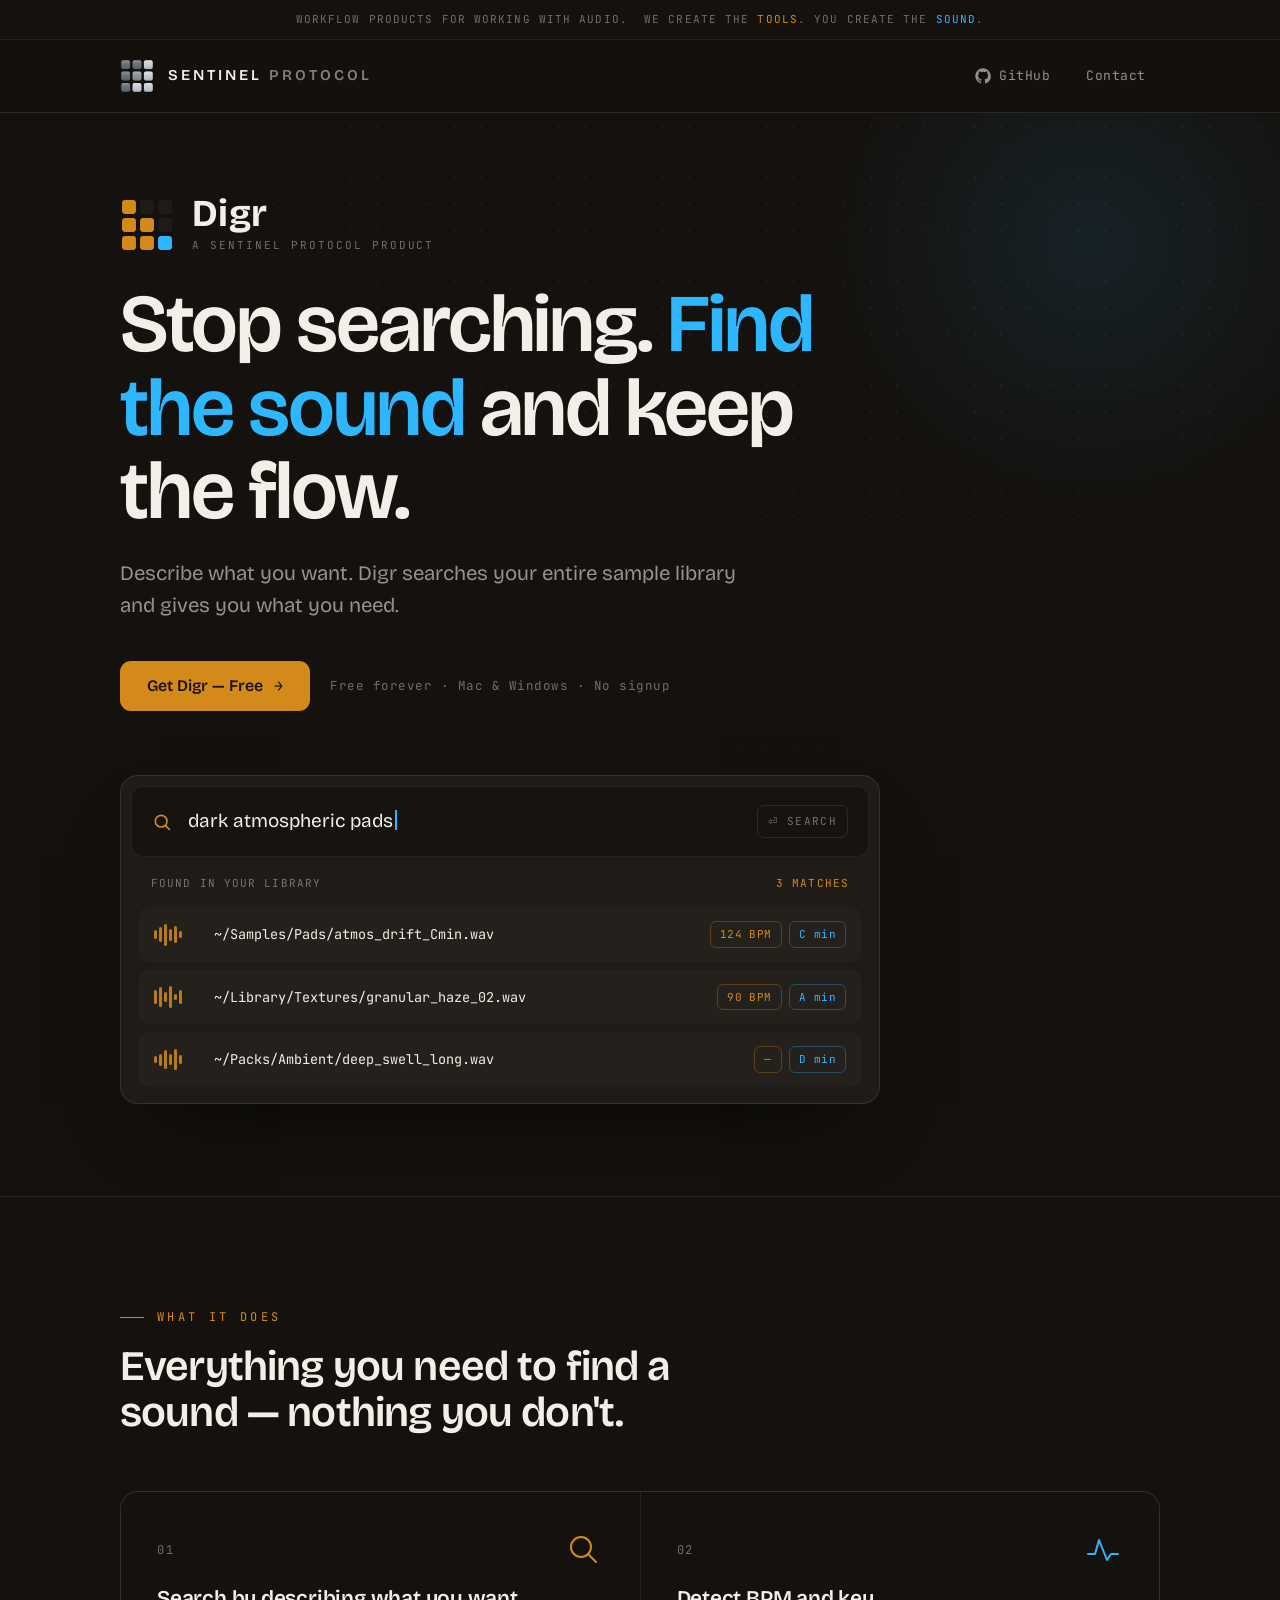
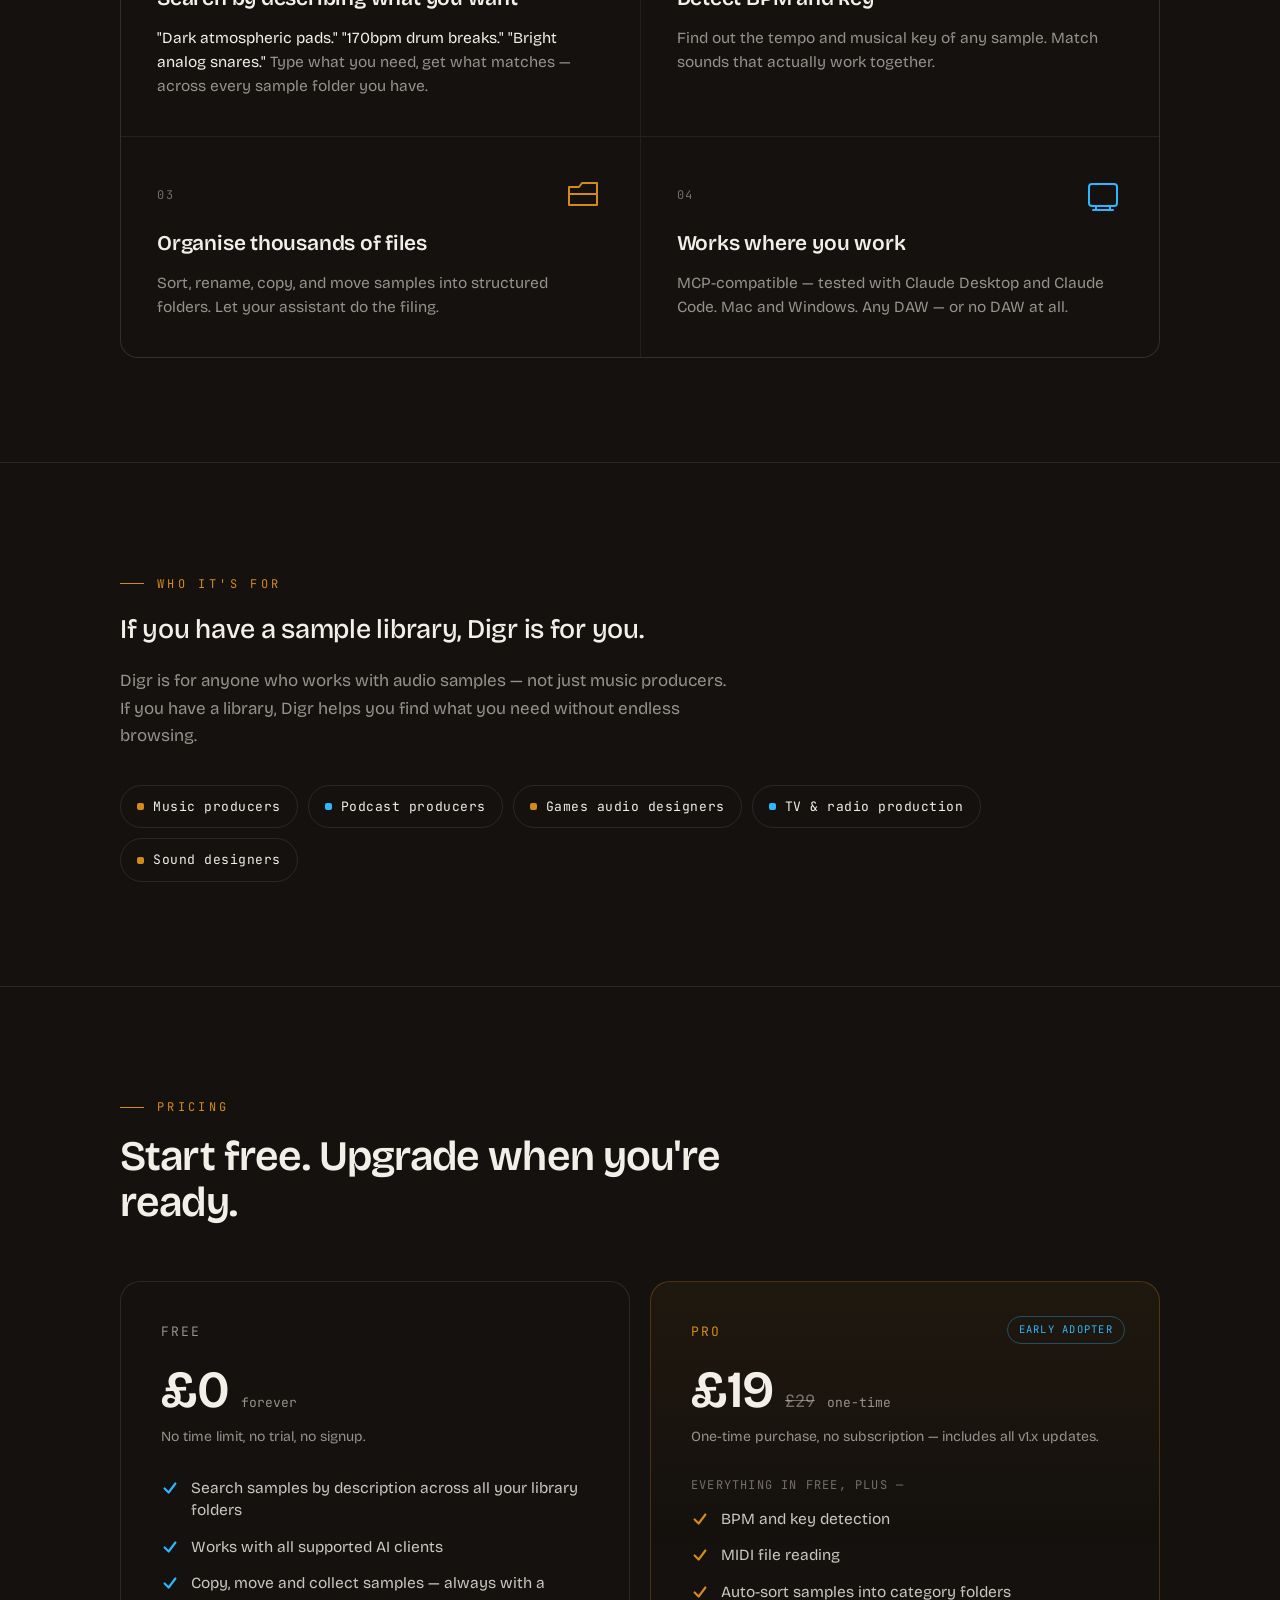
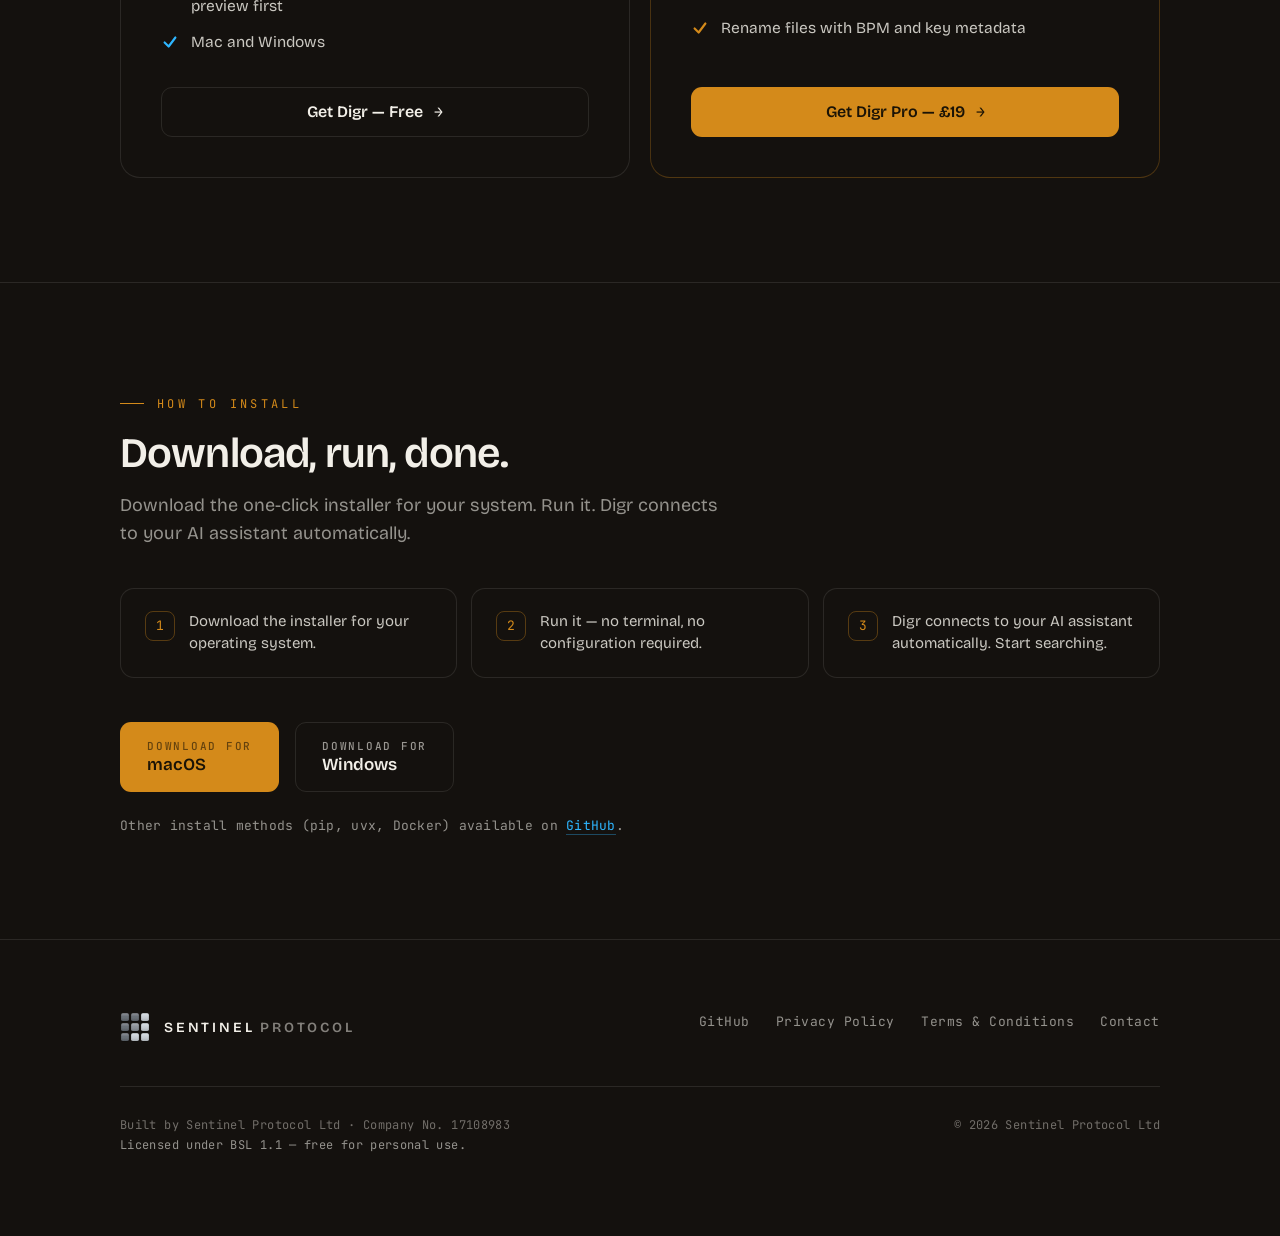
==== commit efcdcbbe: "Landing: remove the edge-seep from the two small Sentinel Protocol marks The header (34px) and foote" ====
--- a/landing/index.html
+++ b/landing/index.html
@@ -264,7 +264,7 @@
   <div class="wrap">
     <a class="brand-lock" href="#top" aria-label="Sentinel Protocol home">
       <svg class="mark" viewBox="0 0 240 240" aria-hidden="true">
-        <defs><filter id="dl0sh" x="-30%" y="-30%" width="160%" height="160%"><feDropShadow dx="0" dy="3" stdDeviation="3" flood-color="#000" flood-opacity="0.5"/></filter><linearGradient id="dl0gl" x1="0" y1="0" x2="0" y2="1"><stop offset="0" stop-color="#fff" stop-opacity="0.16"/><stop offset="0.42" stop-color="#fff" stop-opacity="0"/><stop offset="1" stop-color="#000" stop-opacity="0.10"/></linearGradient><filter id="dl0seep" x="-60%" y="-60%" width="220%" height="220%"><feGaussianBlur stdDeviation="2.5"/></filter><linearGradient id="dl0p0" x1="0" y1="0" x2="0" y2="1"><stop offset="0" stop-color="#777d84"/><stop offset="0.55" stop-color="#676d74"/><stop offset="1" stop-color="#5b6168"/></linearGradient><linearGradient id="dl0p1" x1="0" y1="0" x2="0" y2="1"><stop offset="0" stop-color="#777d84"/><stop offset="0.55" stop-color="#676d74"/><stop offset="1" stop-color="#5b6168"/></linearGradient><linearGradient id="dl0p2" x1="0" y1="0" x2="0" y2="1"><stop offset="0" stop-color="#d6dce2"/><stop offset="0.55" stop-color="#c6ccd2"/><stop offset="1" stop-color="#bac0c6"/></linearGradient><linearGradient id="dl0p3" x1="0" y1="0" x2="0" y2="1"><stop offset="0" stop-color="#777d84"/><stop offset="0.55" stop-color="#676d74"/><stop offset="1" stop-color="#5b6168"/></linearGradient><linearGradient id="dl0p4" x1="0" y1="0" x2="0" y2="1"><stop offset="0" stop-color="#9aa0a7"/><stop offset="0.55" stop-color="#8a9097"/><stop offset="1" stop-color="#7e848b"/></linearGradient><linearGradient id="dl0p5" x1="0" y1="0" x2="0" y2="1"><stop offset="0" stop-color="#d6dce2"/><stop offset="0.55" stop-color="#c6ccd2"/><stop offset="1" stop-color="#bac0c6"/></linearGradient><linearGradient id="dl0p6" x1="0" y1="0" x2="0" y2="1"><stop offset="0" stop-color="#777d84"/><stop offset="0.55" stop-color="#676d74"/><stop offset="1" stop-color="#5b6168"/></linearGradient><linearGradient id="dl0p7" x1="0" y1="0" x2="0" y2="1"><stop offset="0" stop-color="#d6dce2"/><stop offset="0.55" stop-color="#c6ccd2"/><stop offset="1" stop-color="#bac0c6"/></linearGradient><linearGradient id="dl0p8" x1="0" y1="0" x2="0" y2="1"><stop offset="0" stop-color="#d6dce2"/><stop offset="0.55" stop-color="#c6ccd2"/><stop offset="1" stop-color="#bac0c6"/></linearGradient></defs><rect x="7" y="7" width="66" height="66" rx="16" fill="none" stroke="#e8edf2" stroke-opacity="0.85" stroke-width="3.5" filter="url(#dl0seep)"/><g filter="url(#dl0sh)"><rect x="9" y="9" width="62" height="62" rx="14" fill="url(#dl0p0)"/><rect x="9" y="9" width="62" height="62" rx="14" fill="url(#dl0gl)"/><rect x="10.2" y="10.2" width="59.6" height="59.6" rx="13" fill="none" stroke="#7d838a" stroke-opacity="0.5"/></g><rect x="87" y="7" width="66" height="66" rx="16" fill="none" stroke="#e8edf2" stroke-opacity="0.85" stroke-width="3.5" filter="url(#dl0seep)"/><g filter="url(#dl0sh)"><rect x="89" y="9" width="62" height="62" rx="14" fill="url(#dl0p1)"/><rect x="89" y="9" width="62" height="62" rx="14" fill="url(#dl0gl)"/><rect x="90.2" y="10.2" width="59.6" height="59.6" rx="13" fill="none" stroke="#7d838a" stroke-opacity="0.5"/></g><rect x="167" y="7" width="66" height="66" rx="16" fill="none" stroke="#e8edf2" stroke-opacity="0.85" stroke-width="3.5" filter="url(#dl0seep)"/><g filter="url(#dl0sh)"><rect x="169" y="9" width="62" height="62" rx="14" fill="url(#dl0p2)"/><rect x="169" y="9" width="62" height="62" rx="14" fill="url(#dl0gl)"/><rect x="170.2" y="10.2" width="59.6" height="59.6" rx="13" fill="none" stroke="#dce2e8" stroke-opacity="0.5"/></g><rect x="7" y="87" width="66" height="66" rx="16" fill="none" stroke="#e8edf2" stroke-opacity="0.85" stroke-width="3.5" filter="url(#dl0seep)"/><g filter="url(#dl0sh)"><rect x="9" y="89" width="62" height="62" rx="14" fill="url(#dl0p3)"/><rect x="9" y="89" width="62" height="62" rx="14" fill="url(#dl0gl)"/><rect x="10.2" y="90.2" width="59.6" height="59.6" rx="13" fill="none" stroke="#7d838a" stroke-opacity="0.5"/></g><rect x="87" y="87" width="66" height="66" rx="16" fill="none" stroke="#e8edf2" stroke-opacity="0.85" stroke-width="3.5" filter="url(#dl0seep)"/><g filter="url(#dl0sh)"><rect x="89" y="89" width="62" height="62" rx="14" fill="url(#dl0p4)"/><rect x="89" y="89" width="62" height="62" rx="14" fill="url(#dl0gl)"/><rect x="90.2" y="90.2" width="59.6" height="59.6" rx="13" fill="none" stroke="#a0a6ad" stroke-opacity="0.5"/></g><rect x="167" y="87" width="66" height="66" rx="16" fill="none" stroke="#e8edf2" stroke-opacity="0.85" stroke-width="3.5" filter="url(#dl0seep)"/><g filter="url(#dl0sh)"><rect x="169" y="89" width="62" height="62" rx="14" fill="url(#dl0p5)"/><rect x="169" y="89" width="62" height="62" rx="14" fill="url(#dl0gl)"/><rect x="170.2" y="90.2" width="59.6" height="59.6" rx="13" fill="none" stroke="#dce2e8" stroke-opacity="0.5"/></g><rect x="7" y="167" width="66" height="66" rx="16" fill="none" stroke="#e8edf2" stroke-opacity="0.85" stroke-width="3.5" filter="url(#dl0seep)"/><g filter="url(#dl0sh)"><rect x="9" y="169" width="62" height="62" rx="14" fill="url(#dl0p6)"/><rect x="9" y="169" width="62" height="62" rx="14" fill="url(#dl0gl)"/><rect x="10.2" y="170.2" width="59.6" height="59.6" rx="13" fill="none" stroke="#7d838a" stroke-opacity="0.5"/></g><rect x="87" y="167" width="66" height="66" rx="16" fill="none" stroke="#e8edf2" stroke-opacity="0.85" stroke-width="3.5" filter="url(#dl0seep)"/><g filter="url(#dl0sh)"><rect x="89" y="169" width="62" height="62" rx="14" fill="url(#dl0p7)"/><rect x="89" y="169" width="62" height="62" rx="14" fill="url(#dl0gl)"/><rect x="90.2" y="170.2" width="59.6" height="59.6" rx="13" fill="none" stroke="#dce2e8" stroke-opacity="0.5"/></g><rect x="167" y="167" width="66" height="66" rx="16" fill="none" stroke="#e8edf2" stroke-opacity="0.85" stroke-width="3.5" filter="url(#dl0seep)"/><g filter="url(#dl0sh)"><rect x="169" y="169" width="62" height="62" rx="14" fill="url(#dl0p8)"/><rect x="169" y="169" width="62" height="62" rx="14" fill="url(#dl0gl)"/><rect x="170.2" y="170.2" width="59.6" height="59.6" rx="13" fill="none" stroke="#dce2e8" stroke-opacity="0.5"/></g>
+        <defs><filter id="dl0sh" x="-30%" y="-30%" width="160%" height="160%"><feDropShadow dx="0" dy="3" stdDeviation="3" flood-color="#000" flood-opacity="0.5"/></filter><linearGradient id="dl0gl" x1="0" y1="0" x2="0" y2="1"><stop offset="0" stop-color="#fff" stop-opacity="0.16"/><stop offset="0.42" stop-color="#fff" stop-opacity="0"/><stop offset="1" stop-color="#000" stop-opacity="0.10"/></linearGradient><linearGradient id="dl0p0" x1="0" y1="0" x2="0" y2="1"><stop offset="0" stop-color="#777d84"/><stop offset="0.55" stop-color="#676d74"/><stop offset="1" stop-color="#5b6168"/></linearGradient><linearGradient id="dl0p1" x1="0" y1="0" x2="0" y2="1"><stop offset="0" stop-color="#777d84"/><stop offset="0.55" stop-color="#676d74"/><stop offset="1" stop-color="#5b6168"/></linearGradient><linearGradient id="dl0p2" x1="0" y1="0" x2="0" y2="1"><stop offset="0" stop-color="#d6dce2"/><stop offset="0.55" stop-color="#c6ccd2"/><stop offset="1" stop-color="#bac0c6"/></linearGradient><linearGradient id="dl0p3" x1="0" y1="0" x2="0" y2="1"><stop offset="0" stop-color="#777d84"/><stop offset="0.55" stop-color="#676d74"/><stop offset="1" stop-color="#5b6168"/></linearGradient><linearGradient id="dl0p4" x1="0" y1="0" x2="0" y2="1"><stop offset="0" stop-color="#9aa0a7"/><stop offset="0.55" stop-color="#8a9097"/><stop offset="1" stop-color="#7e848b"/></linearGradient><linearGradient id="dl0p5" x1="0" y1="0" x2="0" y2="1"><stop offset="0" stop-color="#d6dce2"/><stop offset="0.55" stop-color="#c6ccd2"/><stop offset="1" stop-color="#bac0c6"/></linearGradient><linearGradient id="dl0p6" x1="0" y1="0" x2="0" y2="1"><stop offset="0" stop-color="#777d84"/><stop offset="0.55" stop-color="#676d74"/><stop offset="1" stop-color="#5b6168"/></linearGradient><linearGradient id="dl0p7" x1="0" y1="0" x2="0" y2="1"><stop offset="0" stop-color="#d6dce2"/><stop offset="0.55" stop-color="#c6ccd2"/><stop offset="1" stop-color="#bac0c6"/></linearGradient><linearGradient id="dl0p8" x1="0" y1="0" x2="0" y2="1"><stop offset="0" stop-color="#d6dce2"/><stop offset="0.55" stop-color="#c6ccd2"/><stop offset="1" stop-color="#bac0c6"/></linearGradient></defs><g filter="url(#dl0sh)"><rect x="9" y="9" width="62" height="62" rx="14" fill="url(#dl0p0)"/><rect x="9" y="9" width="62" height="62" rx="14" fill="url(#dl0gl)"/><rect x="10.2" y="10.2" width="59.6" height="59.6" rx="13" fill="none" stroke="#7d838a" stroke-opacity="0.5"/></g><g filter="url(#dl0sh)"><rect x="89" y="9" width="62" height="62" rx="14" fill="url(#dl0p1)"/><rect x="89" y="9" width="62" height="62" rx="14" fill="url(#dl0gl)"/><rect x="90.2" y="10.2" width="59.6" height="59.6" rx="13" fill="none" stroke="#7d838a" stroke-opacity="0.5"/></g><g filter="url(#dl0sh)"><rect x="169" y="9" width="62" height="62" rx="14" fill="url(#dl0p2)"/><rect x="169" y="9" width="62" height="62" rx="14" fill="url(#dl0gl)"/><rect x="170.2" y="10.2" width="59.6" height="59.6" rx="13" fill="none" stroke="#dce2e8" stroke-opacity="0.5"/></g><g filter="url(#dl0sh)"><rect x="9" y="89" width="62" height="62" rx="14" fill="url(#dl0p3)"/><rect x="9" y="89" width="62" height="62" rx="14" fill="url(#dl0gl)"/><rect x="10.2" y="90.2" width="59.6" height="59.6" rx="13" fill="none" stroke="#7d838a" stroke-opacity="0.5"/></g><g filter="url(#dl0sh)"><rect x="89" y="89" width="62" height="62" rx="14" fill="url(#dl0p4)"/><rect x="89" y="89" width="62" height="62" rx="14" fill="url(#dl0gl)"/><rect x="90.2" y="90.2" width="59.6" height="59.6" rx="13" fill="none" stroke="#a0a6ad" stroke-opacity="0.5"/></g><g filter="url(#dl0sh)"><rect x="169" y="89" width="62" height="62" rx="14" fill="url(#dl0p5)"/><rect x="169" y="89" width="62" height="62" rx="14" fill="url(#dl0gl)"/><rect x="170.2" y="90.2" width="59.6" height="59.6" rx="13" fill="none" stroke="#dce2e8" stroke-opacity="0.5"/></g><g filter="url(#dl0sh)"><rect x="9" y="169" width="62" height="62" rx="14" fill="url(#dl0p6)"/><rect x="9" y="169" width="62" height="62" rx="14" fill="url(#dl0gl)"/><rect x="10.2" y="170.2" width="59.6" height="59.6" rx="13" fill="none" stroke="#7d838a" stroke-opacity="0.5"/></g><g filter="url(#dl0sh)"><rect x="89" y="169" width="62" height="62" rx="14" fill="url(#dl0p7)"/><rect x="89" y="169" width="62" height="62" rx="14" fill="url(#dl0gl)"/><rect x="90.2" y="170.2" width="59.6" height="59.6" rx="13" fill="none" stroke="#dce2e8" stroke-opacity="0.5"/></g><g filter="url(#dl0sh)"><rect x="169" y="169" width="62" height="62" rx="14" fill="url(#dl0p8)"/><rect x="169" y="169" width="62" height="62" rx="14" fill="url(#dl0gl)"/><rect x="170.2" y="170.2" width="59.6" height="59.6" rx="13" fill="none" stroke="#dce2e8" stroke-opacity="0.5"/></g>
       </svg>
       <span class="wm"><span class="s1">Sentinel</span> <span class="s2">Protocol</span></span>
     </a>
@@ -483,7 +483,7 @@
     <div class="f-top">
       <a class="f-brand" href="#top" aria-label="Sentinel Protocol">
         <svg class="mark" viewBox="0 0 240 240" aria-hidden="true">
-          <defs><filter id="dl1sh" x="-30%" y="-30%" width="160%" height="160%"><feDropShadow dx="0" dy="3" stdDeviation="3" flood-color="#000" flood-opacity="0.5"/></filter><linearGradient id="dl1gl" x1="0" y1="0" x2="0" y2="1"><stop offset="0" stop-color="#fff" stop-opacity="0.16"/><stop offset="0.42" stop-color="#fff" stop-opacity="0"/><stop offset="1" stop-color="#000" stop-opacity="0.10"/></linearGradient><filter id="dl1seep" x="-60%" y="-60%" width="220%" height="220%"><feGaussianBlur stdDeviation="2.5"/></filter><linearGradient id="dl1p0" x1="0" y1="0" x2="0" y2="1"><stop offset="0" stop-color="#777d84"/><stop offset="0.55" stop-color="#676d74"/><stop offset="1" stop-color="#5b6168"/></linearGradient><linearGradient id="dl1p1" x1="0" y1="0" x2="0" y2="1"><stop offset="0" stop-color="#777d84"/><stop offset="0.55" stop-color="#676d74"/><stop offset="1" stop-color="#5b6168"/></linearGradient><linearGradient id="dl1p2" x1="0" y1="0" x2="0" y2="1"><stop offset="0" stop-color="#d6dce2"/><stop offset="0.55" stop-color="#c6ccd2"/><stop offset="1" stop-color="#bac0c6"/></linearGradient><linearGradient id="dl1p3" x1="0" y1="0" x2="0" y2="1"><stop offset="0" stop-color="#777d84"/><stop offset="0.55" stop-color="#676d74"/><stop offset="1" stop-color="#5b6168"/></linearGradient><linearGradient id="dl1p4" x1="0" y1="0" x2="0" y2="1"><stop offset="0" stop-color="#9aa0a7"/><stop offset="0.55" stop-color="#8a9097"/><stop offset="1" stop-color="#7e848b"/></linearGradient><linearGradient id="dl1p5" x1="0" y1="0" x2="0" y2="1"><stop offset="0" stop-color="#d6dce2"/><stop offset="0.55" stop-color="#c6ccd2"/><stop offset="1" stop-color="#bac0c6"/></linearGradient><linearGradient id="dl1p6" x1="0" y1="0" x2="0" y2="1"><stop offset="0" stop-color="#777d84"/><stop offset="0.55" stop-color="#676d74"/><stop offset="1" stop-color="#5b6168"/></linearGradient><linearGradient id="dl1p7" x1="0" y1="0" x2="0" y2="1"><stop offset="0" stop-color="#d6dce2"/><stop offset="0.55" stop-color="#c6ccd2"/><stop offset="1" stop-color="#bac0c6"/></linearGradient><linearGradient id="dl1p8" x1="0" y1="0" x2="0" y2="1"><stop offset="0" stop-color="#d6dce2"/><stop offset="0.55" stop-color="#c6ccd2"/><stop offset="1" stop-color="#bac0c6"/></linearGradient></defs><rect x="7" y="7" width="66" height="66" rx="16" fill="none" stroke="#e8edf2" stroke-opacity="0.85" stroke-width="3.5" filter="url(#dl1seep)"/><g filter="url(#dl1sh)"><rect x="9" y="9" width="62" height="62" rx="14" fill="url(#dl1p0)"/><rect x="9" y="9" width="62" height="62" rx="14" fill="url(#dl1gl)"/><rect x="10.2" y="10.2" width="59.6" height="59.6" rx="13" fill="none" stroke="#7d838a" stroke-opacity="0.5"/></g><rect x="87" y="7" width="66" height="66" rx="16" fill="none" stroke="#e8edf2" stroke-opacity="0.85" stroke-width="3.5" filter="url(#dl1seep)"/><g filter="url(#dl1sh)"><rect x="89" y="9" width="62" height="62" rx="14" fill="url(#dl1p1)"/><rect x="89" y="9" width="62" height="62" rx="14" fill="url(#dl1gl)"/><rect x="90.2" y="10.2" width="59.6" height="59.6" rx="13" fill="none" stroke="#7d838a" stroke-opacity="0.5"/></g><rect x="167" y="7" width="66" height="66" rx="16" fill="none" stroke="#e8edf2" stroke-opacity="0.85" stroke-width="3.5" filter="url(#dl1seep)"/><g filter="url(#dl1sh)"><rect x="169" y="9" width="62" height="62" rx="14" fill="url(#dl1p2)"/><rect x="169" y="9" width="62" height="62" rx="14" fill="url(#dl1gl)"/><rect x="170.2" y="10.2" width="59.6" height="59.6" rx="13" fill="none" stroke="#dce2e8" stroke-opacity="0.5"/></g><rect x="7" y="87" width="66" height="66" rx="16" fill="none" stroke="#e8edf2" stroke-opacity="0.85" stroke-width="3.5" filter="url(#dl1seep)"/><g filter="url(#dl1sh)"><rect x="9" y="89" width="62" height="62" rx="14" fill="url(#dl1p3)"/><rect x="9" y="89" width="62" height="62" rx="14" fill="url(#dl1gl)"/><rect x="10.2" y="90.2" width="59.6" height="59.6" rx="13" fill="none" stroke="#7d838a" stroke-opacity="0.5"/></g><rect x="87" y="87" width="66" height="66" rx="16" fill="none" stroke="#e8edf2" stroke-opacity="0.85" stroke-width="3.5" filter="url(#dl1seep)"/><g filter="url(#dl1sh)"><rect x="89" y="89" width="62" height="62" rx="14" fill="url(#dl1p4)"/><rect x="89" y="89" width="62" height="62" rx="14" fill="url(#dl1gl)"/><rect x="90.2" y="90.2" width="59.6" height="59.6" rx="13" fill="none" stroke="#a0a6ad" stroke-opacity="0.5"/></g><rect x="167" y="87" width="66" height="66" rx="16" fill="none" stroke="#e8edf2" stroke-opacity="0.85" stroke-width="3.5" filter="url(#dl1seep)"/><g filter="url(#dl1sh)"><rect x="169" y="89" width="62" height="62" rx="14" fill="url(#dl1p5)"/><rect x="169" y="89" width="62" height="62" rx="14" fill="url(#dl1gl)"/><rect x="170.2" y="90.2" width="59.6" height="59.6" rx="13" fill="none" stroke="#dce2e8" stroke-opacity="0.5"/></g><rect x="7" y="167" width="66" height="66" rx="16" fill="none" stroke="#e8edf2" stroke-opacity="0.85" stroke-width="3.5" filter="url(#dl1seep)"/><g filter="url(#dl1sh)"><rect x="9" y="169" width="62" height="62" rx="14" fill="url(#dl1p6)"/><rect x="9" y="169" width="62" height="62" rx="14" fill="url(#dl1gl)"/><rect x="10.2" y="170.2" width="59.6" height="59.6" rx="13" fill="none" stroke="#7d838a" stroke-opacity="0.5"/></g><rect x="87" y="167" width="66" height="66" rx="16" fill="none" stroke="#e8edf2" stroke-opacity="0.85" stroke-width="3.5" filter="url(#dl1seep)"/><g filter="url(#dl1sh)"><rect x="89" y="169" width="62" height="62" rx="14" fill="url(#dl1p7)"/><rect x="89" y="169" width="62" height="62" rx="14" fill="url(#dl1gl)"/><rect x="90.2" y="170.2" width="59.6" height="59.6" rx="13" fill="none" stroke="#dce2e8" stroke-opacity="0.5"/></g><rect x="167" y="167" width="66" height="66" rx="16" fill="none" stroke="#e8edf2" stroke-opacity="0.85" stroke-width="3.5" filter="url(#dl1seep)"/><g filter="url(#dl1sh)"><rect x="169" y="169" width="62" height="62" rx="14" fill="url(#dl1p8)"/><rect x="169" y="169" width="62" height="62" rx="14" fill="url(#dl1gl)"/><rect x="170.2" y="170.2" width="59.6" height="59.6" rx="13" fill="none" stroke="#dce2e8" stroke-opacity="0.5"/></g>
+          <defs><filter id="dl1sh" x="-30%" y="-30%" width="160%" height="160%"><feDropShadow dx="0" dy="3" stdDeviation="3" flood-color="#000" flood-opacity="0.5"/></filter><linearGradient id="dl1gl" x1="0" y1="0" x2="0" y2="1"><stop offset="0" stop-color="#fff" stop-opacity="0.16"/><stop offset="0.42" stop-color="#fff" stop-opacity="0"/><stop offset="1" stop-color="#000" stop-opacity="0.10"/></linearGradient><linearGradient id="dl1p0" x1="0" y1="0" x2="0" y2="1"><stop offset="0" stop-color="#777d84"/><stop offset="0.55" stop-color="#676d74"/><stop offset="1" stop-color="#5b6168"/></linearGradient><linearGradient id="dl1p1" x1="0" y1="0" x2="0" y2="1"><stop offset="0" stop-color="#777d84"/><stop offset="0.55" stop-color="#676d74"/><stop offset="1" stop-color="#5b6168"/></linearGradient><linearGradient id="dl1p2" x1="0" y1="0" x2="0" y2="1"><stop offset="0" stop-color="#d6dce2"/><stop offset="0.55" stop-color="#c6ccd2"/><stop offset="1" stop-color="#bac0c6"/></linearGradient><linearGradient id="dl1p3" x1="0" y1="0" x2="0" y2="1"><stop offset="0" stop-color="#777d84"/><stop offset="0.55" stop-color="#676d74"/><stop offset="1" stop-color="#5b6168"/></linearGradient><linearGradient id="dl1p4" x1="0" y1="0" x2="0" y2="1"><stop offset="0" stop-color="#9aa0a7"/><stop offset="0.55" stop-color="#8a9097"/><stop offset="1" stop-color="#7e848b"/></linearGradient><linearGradient id="dl1p5" x1="0" y1="0" x2="0" y2="1"><stop offset="0" stop-color="#d6dce2"/><stop offset="0.55" stop-color="#c6ccd2"/><stop offset="1" stop-color="#bac0c6"/></linearGradient><linearGradient id="dl1p6" x1="0" y1="0" x2="0" y2="1"><stop offset="0" stop-color="#777d84"/><stop offset="0.55" stop-color="#676d74"/><stop offset="1" stop-color="#5b6168"/></linearGradient><linearGradient id="dl1p7" x1="0" y1="0" x2="0" y2="1"><stop offset="0" stop-color="#d6dce2"/><stop offset="0.55" stop-color="#c6ccd2"/><stop offset="1" stop-color="#bac0c6"/></linearGradient><linearGradient id="dl1p8" x1="0" y1="0" x2="0" y2="1"><stop offset="0" stop-color="#d6dce2"/><stop offset="0.55" stop-color="#c6ccd2"/><stop offset="1" stop-color="#bac0c6"/></linearGradient></defs><g filter="url(#dl1sh)"><rect x="9" y="9" width="62" height="62" rx="14" fill="url(#dl1p0)"/><rect x="9" y="9" width="62" height="62" rx="14" fill="url(#dl1gl)"/><rect x="10.2" y="10.2" width="59.6" height="59.6" rx="13" fill="none" stroke="#7d838a" stroke-opacity="0.5"/></g><g filter="url(#dl1sh)"><rect x="89" y="9" width="62" height="62" rx="14" fill="url(#dl1p1)"/><rect x="89" y="9" width="62" height="62" rx="14" fill="url(#dl1gl)"/><rect x="90.2" y="10.2" width="59.6" height="59.6" rx="13" fill="none" stroke="#7d838a" stroke-opacity="0.5"/></g><g filter="url(#dl1sh)"><rect x="169" y="9" width="62" height="62" rx="14" fill="url(#dl1p2)"/><rect x="169" y="9" width="62" height="62" rx="14" fill="url(#dl1gl)"/><rect x="170.2" y="10.2" width="59.6" height="59.6" rx="13" fill="none" stroke="#dce2e8" stroke-opacity="0.5"/></g><g filter="url(#dl1sh)"><rect x="9" y="89" width="62" height="62" rx="14" fill="url(#dl1p3)"/><rect x="9" y="89" width="62" height="62" rx="14" fill="url(#dl1gl)"/><rect x="10.2" y="90.2" width="59.6" height="59.6" rx="13" fill="none" stroke="#7d838a" stroke-opacity="0.5"/></g><g filter="url(#dl1sh)"><rect x="89" y="89" width="62" height="62" rx="14" fill="url(#dl1p4)"/><rect x="89" y="89" width="62" height="62" rx="14" fill="url(#dl1gl)"/><rect x="90.2" y="90.2" width="59.6" height="59.6" rx="13" fill="none" stroke="#a0a6ad" stroke-opacity="0.5"/></g><g filter="url(#dl1sh)"><rect x="169" y="89" width="62" height="62" rx="14" fill="url(#dl1p5)"/><rect x="169" y="89" width="62" height="62" rx="14" fill="url(#dl1gl)"/><rect x="170.2" y="90.2" width="59.6" height="59.6" rx="13" fill="none" stroke="#dce2e8" stroke-opacity="0.5"/></g><g filter="url(#dl1sh)"><rect x="9" y="169" width="62" height="62" rx="14" fill="url(#dl1p6)"/><rect x="9" y="169" width="62" height="62" rx="14" fill="url(#dl1gl)"/><rect x="10.2" y="170.2" width="59.6" height="59.6" rx="13" fill="none" stroke="#7d838a" stroke-opacity="0.5"/></g><g filter="url(#dl1sh)"><rect x="89" y="169" width="62" height="62" rx="14" fill="url(#dl1p7)"/><rect x="89" y="169" width="62" height="62" rx="14" fill="url(#dl1gl)"/><rect x="90.2" y="170.2" width="59.6" height="59.6" rx="13" fill="none" stroke="#dce2e8" stroke-opacity="0.5"/></g><g filter="url(#dl1sh)"><rect x="169" y="169" width="62" height="62" rx="14" fill="url(#dl1p8)"/><rect x="169" y="169" width="62" height="62" rx="14" fill="url(#dl1gl)"/><rect x="170.2" y="170.2" width="59.6" height="59.6" rx="13" fill="none" stroke="#dce2e8" stroke-opacity="0.5"/></g>
         </svg>
         <span class="wm"><span class="s1">Sentinel</span> <span class="s2">Protocol</span></span>
       </a>
